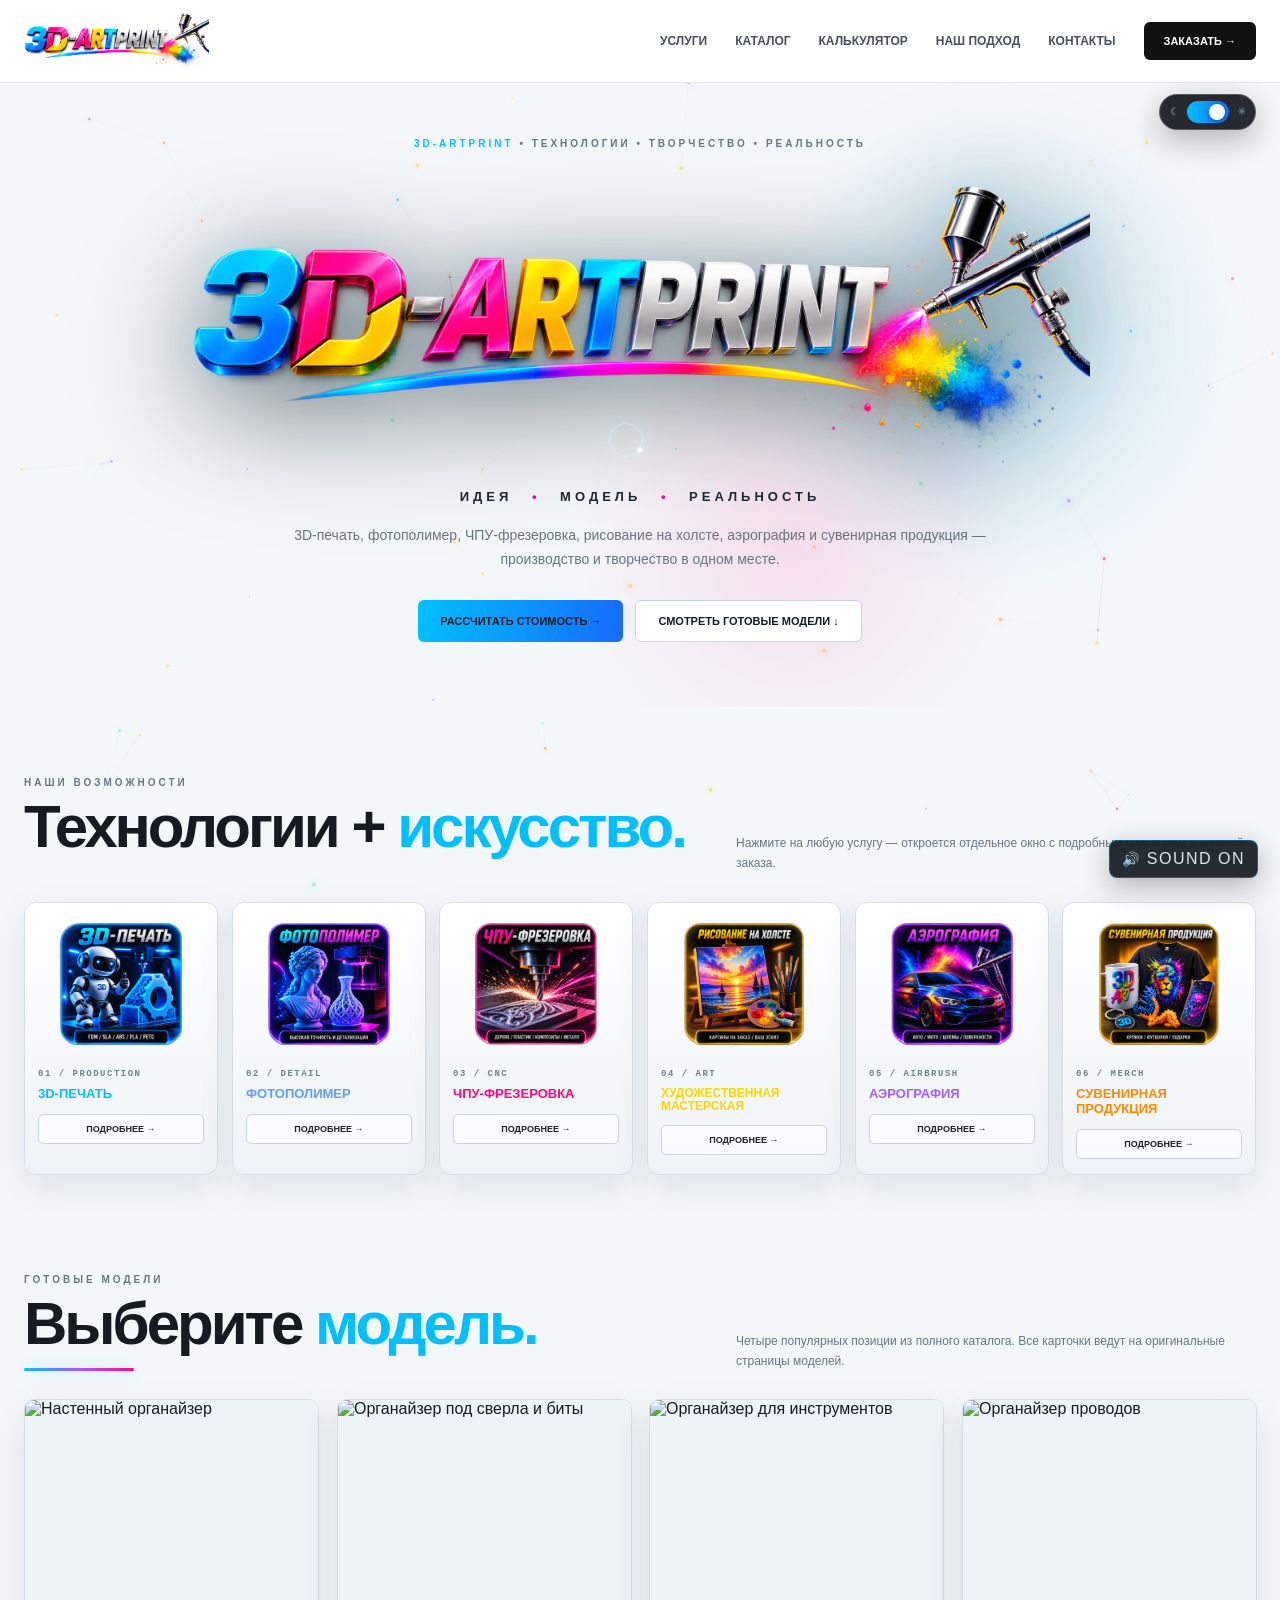
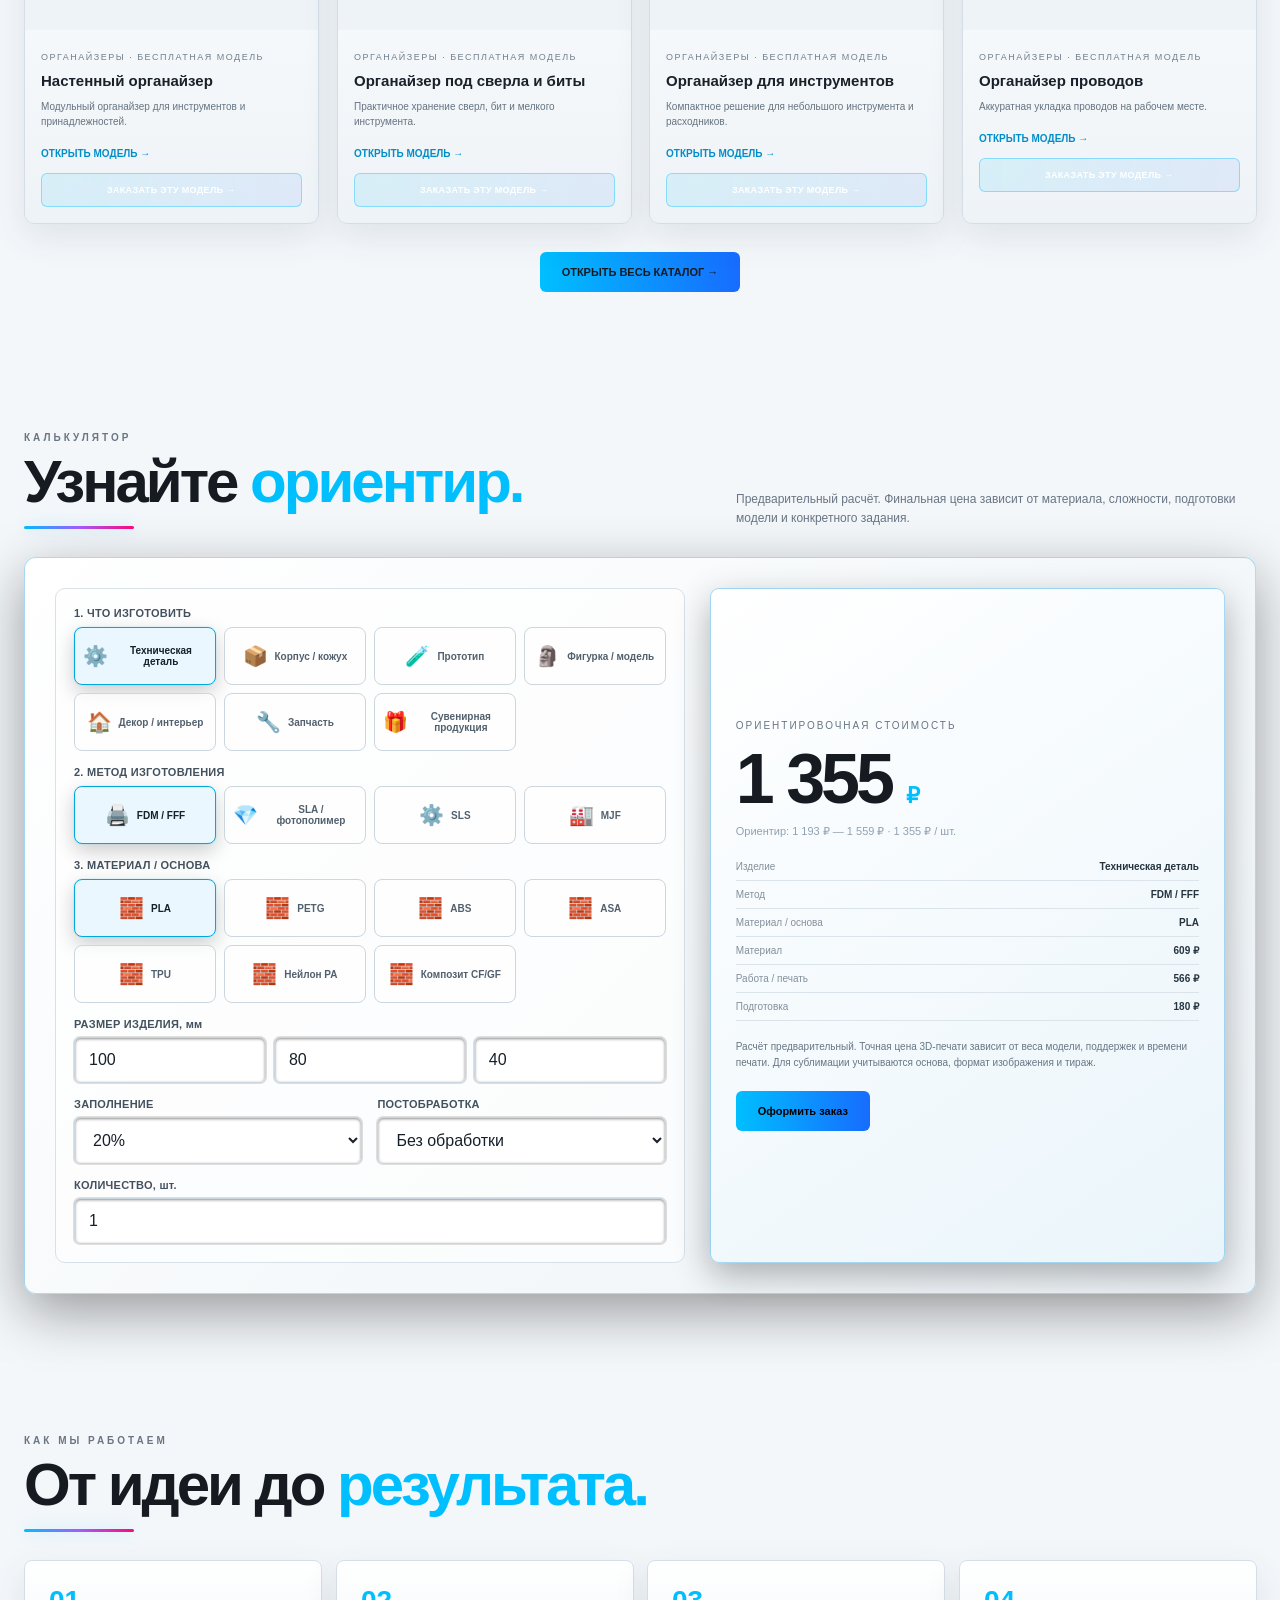
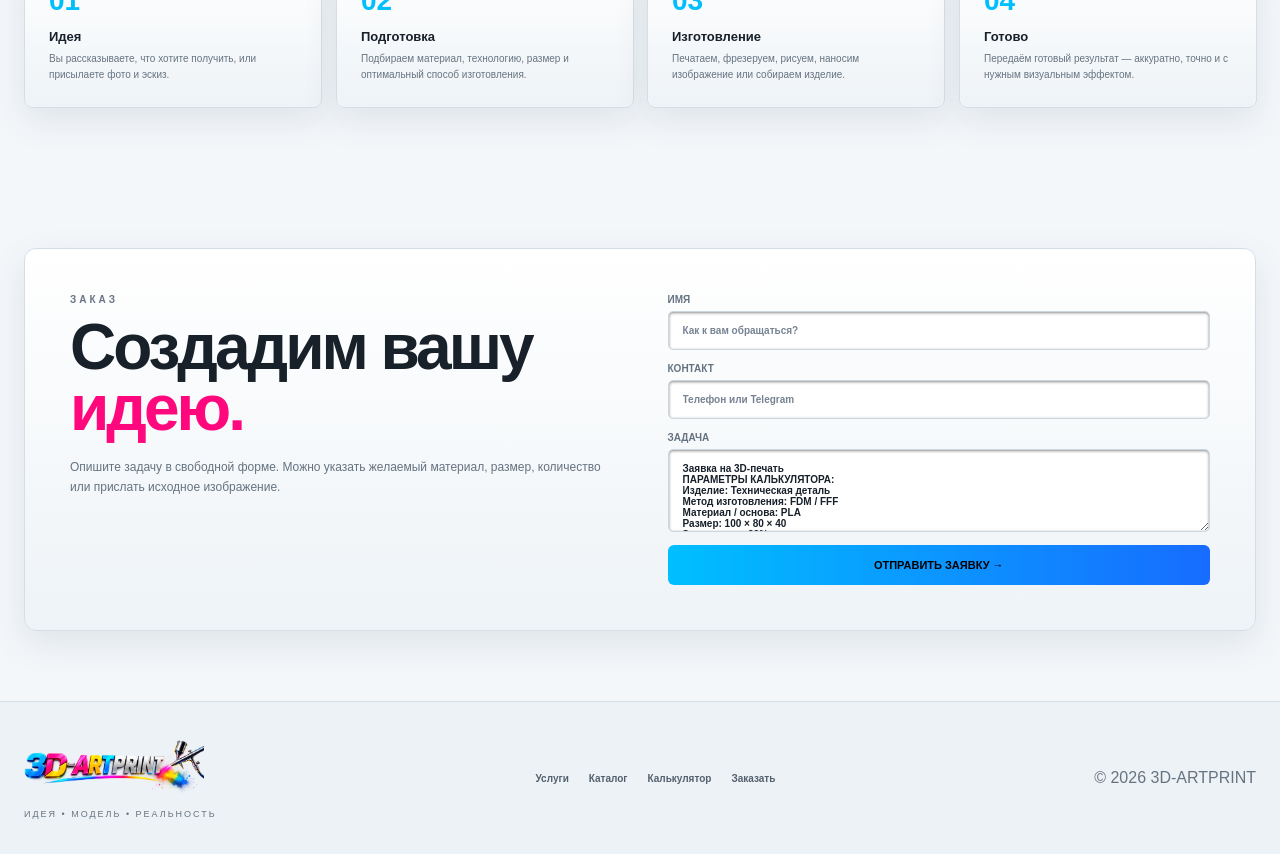
==== index.html @ 934d3f76 "Update index.html" ====
<!doctype html>
<html lang="ru">
<head>
<meta charset="utf-8">
<meta name="viewport" content="width=device-width, initial-scale=1">
<title>3D-ARTPRINT — идея • модель • реальность</title>
<style>
:root{--bg:#050507;--panel:#0b0d12;--line:rgba(255,255,255,.12);--muted:#9299a6;--white:#f7f8fb;--cyan:#00bfff;--pink:#ff087d;--yellow:#ffd400;--purple:#a45cff;--orange:#ff8a00}
*{box-sizing:border-box}html{scroll-behavior:smooth}body{margin:0;background:var(--bg);color:var(--white);font-family:Arial,Helvetica,sans-serif}a{text-decoration:none;color:inherit}button,input,select,textarea{font:inherit}.wrap{width:min(1440px,calc(100% - 48px));margin:auto}
header{position:sticky;top:0;z-index:50;background:rgba(5,5,7,.94);backdrop-filter:blur(14px);border-bottom:1px solid var(--line)}.head{height:82px;display:flex;align-items:center;gap:28px}.brand img{width:185px;display:block}.nav{margin-left:auto;display:flex;gap:28px}.nav a{font-size:12px;font-weight:800;color:#c8cbd2;text-transform:uppercase}.nav a:hover{color:#fff}.order-btn{padding:13px 20px;border-radius:6px;background:#fff;color:#050507;font-size:11px;font-weight:900}
.hero{min-height:610px;display:flex;align-items:center;padding:55px 0 65px;position:relative;overflow:hidden}.hero:before{content:"";position:absolute;inset:0;background:radial-gradient(circle at 78% 42%,rgba(0,191,255,.13),transparent 24%),radial-gradient(circle at 62% 75%,rgba(255,8,125,.1),transparent 25%)}.hero-inner{position:relative;text-align:center;width:100%}.eyebrow,.section-kicker{font-size:10px;letter-spacing:3px;font-weight:900;color:#818995}.eyebrow span{color:var(--cyan)}.hero-logo{width:min(1050px,94%);max-height:300px;object-fit:contain;display:block;margin:20px auto;filter:drop-shadow(0 20px 45px rgba(0,0,0,.65))}.hero-sub{font-size:13px;letter-spacing:4px;font-weight:800}.hero-sub i{font-style:normal;padding:0 12px;color:var(--pink)}.hero-copy{max-width:780px;margin:20px auto;color:var(--muted);font-size:14px;line-height:1.7}.hero-actions{display:flex;justify-content:center;gap:12px;margin-top:28px}.btn{display:inline-flex;align-items:center;justify-content:center;padding:14px 22px;border-radius:6px;font-size:11px;font-weight:900;border:1px solid var(--line);cursor:pointer;transition:.2s}.btn:hover{transform:translateY(-2px)}.btn-primary{background:linear-gradient(90deg,var(--cyan),#176cff);border:0}.btn-secondary{background:#0b0d12}
.section{padding:70px 0}.section-head{display:flex;justify-content:space-between;align-items:end;gap:25px;margin-bottom:28px}.section-title{font-size:clamp(34px,5vw,60px);letter-spacing:-3px;line-height:.95;margin:10px 0 0}.section-title span{color:var(--cyan)}.section-desc{max-width:520px;color:var(--muted);font-size:12px;line-height:1.65;margin:0}
.services{display:grid;grid-template-columns:repeat(6,minmax(0,1fr));gap:14px}.service{position:relative;background:linear-gradient(180deg,#0d1016,#08090d);border:1px solid var(--line);border-radius:12px;overflow:hidden;transition:.25s;cursor:pointer}.service:hover{transform:translateY(-7px);border-color:rgba(255,255,255,.35);box-shadow:0 20px 50px rgba(0,0,0,.35)}.service-img{display:block;width:100%;aspect-ratio:1;object-fit:cover}.service-body{padding:13px 13px 15px}.service-number{font:700 9px monospace;color:#666e79;letter-spacing:1.5px}.service h3{font-size:13px;line-height:1.15;margin:8px 0 12px}.service-link{width:100%;padding:9px 6px;background:transparent;border:1px solid var(--line);border-radius:5px;color:#fff;font-size:9px;font-weight:900;cursor:pointer}.s1 h3{color:var(--cyan)}.s2 h3{color:#5f9dff}.s3 h3{color:var(--pink)}.s4 h3{color:var(--yellow)}.s5 h3{color:var(--purple)}.s6 h3{color:var(--orange)}
.models{padding-top:30px}.models-grid{display:grid;grid-template-columns:repeat(4,minmax(0,1fr));gap:18px}.model-card{background:#0a0c10;border:1px solid var(--line);border-radius:10px;overflow:hidden;transition:.2s}.model-card:hover{transform:translateY(-5px);border-color:rgba(0,191,255,.45)}.model-card img{display:block;width:100%;height:230px;object-fit:cover;background:#edf3f7}.model-info{padding:16px}.model-info small{color:#68717d;font-size:9px;letter-spacing:1.5px}.model-info h3{font-size:15px;margin:8px 0;line-height:1.25}.model-info p{color:#858d98;font-size:10px;line-height:1.5;margin:0 0 14px}.model-link{font-size:10px;color:var(--cyan);font-weight:900}.center{text-align:center;margin-top:28px}
.calc-box{display:grid;grid-template-columns:1.1fr .9fr;gap:25px;background:linear-gradient(110deg,#0b1118,#090a0e);border:1px solid var(--line);border-radius:12px;padding:30px}.calc-form{display:grid;grid-template-columns:1fr 1fr;gap:15px}.field.full{grid-column:1/-1}.field label{display:block;font-size:10px;color:#9da5af;font-weight:800;margin-bottom:7px}.field input,.field select{width:100%;padding:13px 14px;border:1px solid var(--line);background:#050608;color:#fff;border-radius:6px;outline:none}.field input:focus,.field select:focus{border-color:var(--cyan)}.calc-result{display:flex;flex-direction:column;justify-content:center;align-items:flex-start;padding:25px;border:1px solid rgba(0,191,255,.2);border-radius:9px;background:radial-gradient(circle at 80% 20%,rgba(0,191,255,.12),transparent 45%),#07090d}.calc-label{font-size:10px;color:#7e8792;letter-spacing:2px}.price{font-size:clamp(40px,6vw,70px);font-weight:900;letter-spacing:-4px;margin:8px 0}.price span{font-size:22px;letter-spacing:0;color:var(--cyan)}.calc-note{font-size:10px;color:#737c87;line-height:1.6;margin:0 0 20px}.calc-order{border:0}
.steps{border-top:1px solid var(--line)}.steps-grid{display:grid;grid-template-columns:repeat(4,1fr);gap:14px}.step{padding:24px;background:#090b0f;border:1px solid var(--line);border-radius:8px}.step b{font-size:28px;color:var(--cyan)}.step h3{font-size:13px;margin:12px 0 7px}.step p{color:#7d8591;font-size:10px;line-height:1.6;margin:0}.order-box{display:grid;grid-template-columns:1fr 1fr;gap:55px;padding:45px;background:#0a0d12;border:1px solid var(--line);border-radius:12px}.order-box h2{font-size:clamp(38px,5vw,65px);line-height:.95;letter-spacing:-3px;margin:12px 0 18px}.order-box h2 span{color:var(--pink)}.order-box p{color:var(--muted);font-size:12px;line-height:1.7}form{display:flex;flex-direction:column;gap:13px}label{font-size:10px;color:#a9afb8;font-weight:800}textarea,form input{display:block;width:100%;margin-top:6px;padding:13px 14px;background:#050608;color:#fff;border:1px solid var(--line);border-radius:5px;outline:none}textarea{resize:vertical}
footer{border-top:1px solid var(--line);padding:35px 0;color:#737b86}.foot{display:flex;align-items:center;justify-content:space-between;gap:25px}.foot-logo{width:180px}.foot small{display:block;margin-top:8px;font-size:9px;letter-spacing:2px}.foot-links{display:flex;gap:20px;font-size:10px;font-weight:800}
.modal{position:fixed;inset:0;z-index:100;display:none;align-items:center;justify-content:center;padding:20px;background:rgba(0,0,0,.78);backdrop-filter:blur(8px)}.modal.open{display:flex}.modal-card{position:relative;width:min(620px,100%);max-height:90vh;overflow:auto;background:#0b0e13;border:1px solid rgba(255,255,255,.18);border-radius:14px;box-shadow:0 30px 100px rgba(0,0,0,.7);padding:28px}.modal-card h2{margin:0 35px 12px 0;font-size:30px}.modal-card p{color:#a0a8b2;font-size:13px;line-height:1.7}.modal-card ul{color:#c5cad1;font-size:12px;line-height:1.9;padding-left:20px}.modal-close{position:absolute;right:15px;top:12px;width:36px;height:36px;border-radius:50%;border:1px solid var(--line);background:#11151b;color:#fff;font-size:20px;cursor:pointer}.modal-accent{height:3px;width:80px;border-radius:5px;background:var(--cyan);margin:15px 0 20px}.modal-actions{display:flex;gap:10px;margin-top:22px}.top{position:fixed;right:24px;bottom:24px;z-index:30;width:46px;height:46px;border-radius:50%;border:1px solid rgba(255,255,255,.2);background:#11141a;color:#fff;display:none;cursor:pointer;font-size:18px}
@media(max-width:760px){.nav{display:none}.head{height:70px}.brand img{width:150px}.order-btn{margin-left:auto}.hero{min-height:auto;padding:45px 0 55px}.hero-logo{width:100%;max-height:190px}.hero-sub{font-size:10px;letter-spacing:2px}.hero-copy{font-size:12px}.hero-actions{flex-direction:column}.btn{width:100%}.section{padding:55px 0}.section-head{display:block}.section-desc{margin-top:14px}.services{grid-template-columns:repeat(2,minmax(0,1fr));gap:10px}.service h3{font-size:12px}.service-body{padding:10px}.service-link{font-size:8px}.models-grid{grid-template-columns:repeat(2,minmax(0,1fr));gap:10px}.model-card img{height:170px}.calc-box{grid-template-columns:1fr;padding:20px}.calc-form{grid-template-columns:1fr}.field.full{grid-column:auto}.steps-grid{grid-template-columns:1fr 1fr}.order-box{grid-template-columns:1fr;padding:25px 20px}.foot{display:block}.foot-links{margin:20px 0;flex-wrap:wrap}}
@media(max-width:480px){.wrap{width:min(100% - 24px,1440px)}.models-grid{grid-template-columns:1fr 1fr}.model-card img{height:145px}.steps-grid{grid-template-columns:1fr}.modal-card{padding:22px}.modal-actions{flex-direction:column}}
#interactive-bg{position:fixed;inset:0;width:100%;height:100%;z-index:0;pointer-events:none;display:block;opacity:.95}.interactive-hint{position:fixed;left:50%;bottom:18px;transform:translateX(-50%);z-index:2;pointer-events:none;font-size:9px;letter-spacing:2px;color:rgba(255,255,255,.22);text-transform:uppercase;transition:opacity .6s}.interactive-hint.hide{opacity:0}header,main,footer{position:relative;z-index:1}@media(max-width:760px){.interactive-hint{display:none}}@media(prefers-reduced-motion:reduce){#interactive-bg{display:none}}
.calc-box{background:linear-gradient(135deg,rgba(15,25,36,.98),rgba(10,14,21,.98));border:1px solid rgba(0,191,255,.34);box-shadow:0 18px 55px rgba(0,0,0,.38),inset 0 1px 0 rgba(255,255,255,.055)}.calc-form{background:rgba(255,255,255,.018);padding:18px;border:1px solid rgba(255,255,255,.07);border-radius:10px}.field label{color:#d4d9e0;font-size:11px;letter-spacing:.25px}.field input,.field select{background:#111923;border:1px solid rgba(255,255,255,.20);box-shadow:inset 0 1px 3px rgba(0,0,0,.45),0 0 0 1px rgba(0,0,0,.12);color:#fff}.field input::placeholder{color:#778392}.field input:hover,.field select:hover{border-color:rgba(0,191,255,.42)}.field input:focus,.field select:focus{border-color:var(--cyan);box-shadow:0 0 0 2px rgba(0,191,255,.12),inset 0 1px 3px rgba(0,0,0,.45)}.calc-result{border:1px solid rgba(0,191,255,.42);background:linear-gradient(145deg,#111c28,#0b1018);box-shadow:inset 0 1px 0 rgba(255,255,255,.06),0 12px 35px rgba(0,0,0,.3)}.calc-label{color:#b9c2cd}.calc-note{color:#aab3be}.service,.model-card,.step,.order-box{border-color:rgba(255,255,255,.18);box-shadow:0 12px 35px rgba(0,0,0,.22),inset 0 1px 0 rgba(255,255,255,.035)}.service{background:linear-gradient(180deg,#111722,#0b0e14)}.model-card{background:linear-gradient(180deg,#10151d,#0b0e13)}.step{background:linear-gradient(180deg,#10151c,#0b0e13)}.order-box{background:linear-gradient(135deg,#101722,#0b0f15)}.service-link{border-color:rgba(255,255,255,.24);background:rgba(255,255,255,.025)}.service-link:hover{border-color:rgba(0,191,255,.55);background:rgba(0,191,255,.06)}.modal-card{background:linear-gradient(145deg,#111722,#0b0f15);border-color:rgba(255,255,255,.24);box-shadow:0 30px 100px rgba(0,0,0,.78),inset 0 1px 0 rgba(255,255,255,.06)}.modal-close{border-color:rgba(255,255,255,.24);background:#151b24}.modal-card p{color:#b9c1cb}.modal-card ul{color:#d4d9df}textarea,form input{background:#111923;border-color:rgba(255,255,255,.20);box-shadow:inset 0 1px 3px rgba(0,0,0,.45)}textarea::placeholder,form input::placeholder{color:#778392}textarea:focus,form input:focus{border-color:var(--cyan);box-shadow:0 0 0 2px rgba(0,191,255,.12),inset 0 1px 3px rgba(0,0,0,.45)}.order-btn{box-shadow:0 8px 25px rgba(255,255,255,.08)}@media(max-width:760px){.calc-form{padding:14px}.calc-box{border-color:rgba(0,191,255,.38)}}
\n




























/* Service image sizing: compact with visible breathing room */
.modal-card img, .service-modal img, .service-detail img, .service-detail-media img {
  display: block;
  width: min(72%, 520px);
  max-width: 520px;
  height: auto;
  max-height: 420px;
  object-fit: contain;
  margin: 0 auto 28px;
  padding: 14px;
  border-radius: 16px;
  background: rgba(255,255,255,.035);
  border: 1px solid rgba(255,255,255,.10);
  box-shadow: 0 18px 50px rgba(0,0,0,.35);
}
@media (max-width:760px) {
  .modal-card img, .service-modal img, .service-detail img, .service-detail-media img {
    width: 86%;
    max-width: 420px;
    max-height: 300px;
    margin-bottom: 20px;
    padding: 10px;
  }
}
</style>
</head>
<body>
<canvas id="interactive-bg" aria-hidden="true"></canvas><div class="interactive-hint" id="interactiveHint">двигайте мышкой по фону</div>
<header><div class="wrap head"><a class="brand" href="#top"><img src="assets/logo_banner.png" alt="3D-ARTPRINT"></a><nav class="nav"><a href="#services">Услуги</a><a href="#models">Каталог</a><a href="#calculator">Калькулятор</a><a href="#works">Наш подход</a><a href="#contacts">Контакты</a></nav><a class="order-btn" href="#order">ЗАКАЗАТЬ →</a></div></header>
<main id="top">
<section class="hero"><div class="wrap hero-inner"><div class="eyebrow"><span>3D-ARTPRINT</span> • ТЕХНОЛОГИИ • ТВОРЧЕСТВО • РЕАЛЬНОСТЬ</div><img class="hero-logo" src="assets/logo_banner.png" alt="3D-ARTPRINT"><div class="hero-sub">ИДЕЯ <i>•</i> МОДЕЛЬ <i>•</i> РЕАЛЬНОСТЬ</div><p class="hero-copy">3D-печать, фотополимер, ЧПУ-фрезеровка, рисование на холсте, аэрография и сувенирная продукция — производство и творчество в одном месте.</p><div class="hero-actions"><a class="btn btn-primary" href="#calculator">РАССЧИТАТЬ СТОИМОСТЬ →</a><a class="btn btn-secondary" href="#models">СМОТРЕТЬ ГОТОВЫЕ МОДЕЛИ ↓</a></div></div></section>
<section class="section" id="services"><div class="wrap"><div class="section-head"><div><div class="section-kicker">НАШИ ВОЗМОЖНОСТИ</div><h2 class="section-title">Технологии + <span>искусство.</span></h2></div><p class="section-desc">Нажмите на любую услугу — откроется отдельное окно с подробным описанием и кнопкой заказа.</p></div><div class="services"><article class="service s1"><img class="service-img" src="assets/3Dpechat 600х600.png" alt="3D-печать"><div class="service-body"><div class="service-number">01 / PRODUCTION</div><h3>3D-ПЕЧАТЬ</h3><button class="service-link" data-open-service="print">ПОДРОБНЕЕ →</button></div></article><article class="service s2"><img class="service-img" src="assets/fotopolimer.png" alt="Фотополимер"><div class="service-body"><div class="service-number">02 / DETAIL</div><h3>ФОТОПОЛИМЕР</h3><button class="service-link" data-open-service="resin">ПОДРОБНЕЕ →</button></div></article><article class="service s3"><img class="service-img" src="assets/chpu.png" alt="ЧПУ-фрезеровка"><div class="service-body"><div class="service-number">03 / CNC</div><h3>ЧПУ-ФРЕЗЕРОВКА</h3><button class="service-link" data-open-service="cnc">ПОДРОБНЕЕ →</button></div></article><article class="service s4"><img class="service-img" src="assets/risovanie.png" alt="Рисование на холсте"><div class="service-body"><div class="service-number">04 / ART</div><h3>РИСОВАНИЕ НА ХОЛСТЕ</h3><button class="service-link" data-open-service="canvas">ПОДРОБНЕЕ →</button></div></article><article class="service s5"><img class="service-img" src="assets/Airografia600х600.png" alt="Аэрография"><div class="service-body"><div class="service-number">05 / AIRBRUSH</div><h3>АЭРОГРАФИЯ</h3><button class="service-link" data-open-service="air">ПОДРОБНЕЕ →</button></div></article><article class="service s6"><img class="service-img" src="assets/suvenirka.png" alt="Сувенирная продукция"><div class="service-body"><div class="service-number">06 / MERCH</div><h3>СУВЕНИРНАЯ ПРОДУКЦИЯ</h3><button class="service-link" data-open-service="souvenir">ПОДРОБНЕЕ →</button></div></article></div></div></section>
<section class="section models" id="models"><div class="wrap"><div class="section-head"><div><div class="section-kicker">ГОТОВЫЕ МОДЕЛИ</div><h2 class="section-title">Выберите <span>модель.</span></h2></div><p class="section-desc">Четыре популярных позиции из полного каталога. Все карточки ведут на оригинальные страницы моделей.</p></div><div class="models-grid"><article class="model-card"><img src="https://3dtoday.ru/cache/640x/models/images/f6F8CiV1mmiOpk69SrdvdiYkqd8MX6KKbcLIJje1.jpg" alt="Настенный органайзер"><div class="model-info"><small>ОРГАНАЙЗЕРЫ · БЕСПЛАТНАЯ МОДЕЛЬ</small><h3>Настенный органайзер</h3><p>Модульный органайзер для инструментов и принадлежностей.</p><a class="model-link" target="_blank" rel="noopener" href="https://3dtoday.ru/3d-models/for-office/organizers/nastennyi-organaizer">ОТКРЫТЬ МОДЕЛЬ →</a></div></article><article class="model-card"><img src="https://3dtoday.ru/upload/models/images/4eLLbjwvbcL5cbL3u8rE0NjMMDOJ1w01PeTj7pv4.jpg" alt="Органайзер под сверла и биты"><div class="model-info"><small>ОРГАНАЙЗЕРЫ · БЕСПЛАТНАЯ МОДЕЛЬ</small><h3>Органайзер под сверла и биты</h3><p>Практичное хранение сверл, бит и мелкого инструмента.</p><a class="model-link" target="_blank" rel="noopener" href="https://3dtoday.ru/3d-models/for-office/organizers/organaizer-pod-sverla-i-bity">ОТКРЫТЬ МОДЕЛЬ →</a></div></article><article class="model-card"><img src="https://3dtoday.ru/cache/640x/iblock/246/2463c026f4424b81ef644685e77156cb.png" alt="Органайзер для инструментов"><div class="model-info"><small>ОРГАНАЙЗЕРЫ · БЕСПЛАТНАЯ МОДЕЛЬ</small><h3>Органайзер для инструментов</h3><p>Компактное решение для небольшого инструмента и расходников.</p><a class="model-link" target="_blank" rel="noopener" href="https://3dtoday.ru/3d-models/for-office/organizers/organayzer_dlya_instrumentov">ОТКРЫТЬ МОДЕЛЬ →</a></div></article><article class="model-card"><img src="https://3dtoday.ru/cache/640x/models/images/DwzFMhubnk5eczcMilgz4emcSZBFbXMWvvSX3MrS.jpeg" alt="Органайзер проводов"><div class="model-info"><small>ОРГАНАЙЗЕРЫ · БЕСПЛАТНАЯ МОДЕЛЬ</small><h3>Органайзер проводов</h3><p>Аккуратная укладка проводов на рабочем месте.</p><a class="model-link" target="_blank" rel="noopener" href="https://3dtoday.ru/3d-models/for-office/organizers/organayzer-provodov">ОТКРЫТЬ МОДЕЛЬ →</a></div></article></div><div class="center"><a class="btn btn-primary" href="catalog.html">ОТКРЫТЬ ВЕСЬ КАТАЛОГ →</a></div></div></section>
<section class="section" id="calculator"><div class="wrap"><div class="section-head"><div><div class="section-kicker">КАЛЬКУЛЯТОР</div><h2 class="section-title">Узнайте <span>ориентир.</span></h2></div><p class="section-desc">Предварительный расчёт. Финальная цена зависит от материала, сложности, подготовки модели и конкретного задания.</p></div><div class="calc-box"><div class="calc-form"><div class="field full"><label>УСЛУГА<select id="calcService"><option value="print">3D-печать FDM</option><option value="resin">Фотополимер</option><option value="cnc">ЧПУ-фрезеровка</option><option value="canvas">Рисование на холсте</option><option value="air">Аэрография</option><option value="souvenir">Сувенирная продукция</option></select></label></div><div class="field"><label id="calcParamLabel">ВЕС МОДЕЛИ, г<input id="calcParam" type="number" min="1" value="100"></label></div><div class="field"><label>КОЛИЧЕСТВО<input id="calcQty" type="number" min="1" value="1"></label></div><div class="field full"><label>ДОПОЛНИТЕЛЬНЫЕ РАБОТЫ<select id="calcExtra"><option value="0">Нет</option><option value="300">Подготовка модели / макета +300 ₽</option><option value="600">Срочное изготовление +600 ₽</option><option value="900">Подготовка + срочность +900 ₽</option></select></label></div></div><div class="calc-result"><div class="calc-label">ПРЕДВАРИТЕЛЬНАЯ СТОИМОСТЬ</div><div class="price" id="calcPrice">950 <span>₽</span></div><p class="calc-note" id="calcNote">Расчёт ориентировочный и нужен для понимания бюджета.</p><button class="btn btn-primary calc-order" id="calcOrder">ЗАКАЗАТЬ ПО РАСЧЁТУ →</button></div></div></div></section>
<section class="section steps" id="works"><div class="wrap"><div class="section-head"><div><div class="section-kicker">КАК МЫ РАБОТАЕМ</div><h2 class="section-title">От идеи до <span>результата.</span></h2></div></div><div class="steps-grid"><div class="step"><b>01</b><h3>Идея</h3><p>Вы рассказываете, что хотите получить, или присылаете фото и эскиз.</p></div><div class="step"><b>02</b><h3>Подготовка</h3><p>Подбираем материал, технологию, размер и оптимальный способ изготовления.</p></div><div class="step"><b>03</b><h3>Изготовление</h3><p>Печатаем, фрезеруем, рисуем, наносим изображение или собираем изделие.</p></div><div class="step"><b>04</b><h3>Готово</h3><p>Передаём готовый результат — аккуратно, точно и с нужным визуальным эффектом.</p></div></div></div></section>
<section class="section" id="order"><div class="wrap"><div class="order-box"><div><div class="section-kicker">ЗАКАЗ</div><h2>Создадим вашу <span>идею.</span></h2><p>Опишите задачу в свободной форме. Можно указать желаемый материал, размер, количество или прислать исходное изображение.</p></div><form id="orderForm"><label>ИМЯ<input id="orderName" required placeholder="Как к вам обращаться?"></label><label>КОНТАКТ<input id="orderContact" required placeholder="Телефон или Telegram"></label><label>ЗАДАЧА<textarea id="orderTask" rows="5" placeholder="3D-печать, аэрография, картина, сувенирная продукция..."></textarea></label><button class="btn btn-primary" type="submit">ОТПРАВИТЬ ЗАЯВКУ →</button></form></div></div></section>
</main>
<footer id="contacts"><div class="wrap foot"><div><img class="foot-logo" src="assets/logo_banner.png" alt="3D-ARTPRINT"><small>ИДЕЯ • МОДЕЛЬ • РЕАЛЬНОСТЬ</small></div><div class="foot-links"><a href="#services">Услуги</a><a href="#models">Каталог</a><a href="#calculator">Калькулятор</a><a href="#order">Заказать</a></div><div>© 2026 3D-ARTPRINT</div></div></footer>
<div class="modal" id="serviceModal"><div class="modal-card"><button class="modal-close" data-close-modal>×</button><div class="section-kicker" id="modalKicker">SERVICE</div><h2 id="modalTitle"></h2><div class="modal-accent" id="modalAccent"></div><p id="modalText"></p><ul id="modalList"></ul><div class="modal-actions"><button class="btn btn-primary" id="modalOrder">ЗАКАЗАТЬ ЭТУ УСЛУГУ →</button><button class="btn btn-secondary" data-close-modal>ЗАКРЫТЬ</button></div></div></div><button class="top" id="topBtn" aria-label="Наверх">↑</button>
<script>
const services={print:{k:'01 / PRODUCTION',t:'3D-печать FDM',c:'#00bfff',text:'Изготавливаем функциональные детали, корпуса, крепления, прототипы, органайзеры и декоративные изделия на FDM-принтерах.',list:['PLA / PETG / ABS и другие доступные материалы','Подбор цвета, заполнения и толщины стенок','Печать готовой модели или помощь с подготовкой файла']},resin:{k:'02 / DETAIL',t:'Фотополимерная печать',c:'#5f9dff',text:'Подходит для небольших деталей, миниатюр, мастер-моделей и изделий, где особенно важны мелкие элементы и гладкая поверхность.',list:['Высокая детализация','Подготовка и постобработка изделия','Подбор смолы под задачу']},cnc:{k:'03 / CNC',t:'ЧПУ-фрезеровка',c:'#ff087d',text:'Фрезеровка и гравировка по вашему чертежу, эскизу или готовому файлу.',list:['Дерево, пластик, композиты и другие материалы','Раскрой, карманы, отверстия и гравировка','Подготовка файла и согласование результата']},canvas:{k:'04 / ART',t:'Рисование на холсте',c:'#ffd400',text:'Создаём картины на заказ по фотографии, вашему эскизу или описанию идеи.',list:['Портреты и пейзажи','Авторские сюжеты и подарочные работы','Выбор размера и стилистики']},air:{k:'05 / AIRBRUSH',t:'Аэрография',c:'#a45cff',text:'Индивидуальная аэрография для авто, мото, шлемов, деталей и других поверхностей.',list:['Разработка дизайна под объект','Подготовка поверхности и нанесение рисунка','Яркие цветовые решения и защитное покрытие по задаче']},souvenir:{k:'06 / MERCH',t:'Сувенирная продукция',c:'#ff8a00',text:'Изготавливаем персональные подарки и небольшие серии сувенирной продукции.',list:['Кружки и футболки','Подарки с вашим изображением или надписью','Брендирование и небольшие тиражи']}};
const modal=document.getElementById('serviceModal'),mt=document.getElementById('modalTitle'),mx=document.getElementById('modalText'),ml=document.getElementById('modalList'),mk=document.getElementById('modalKicker'),ma=document.getElementById('modalAccent');let currentService='print';function openService(key){const s=services[key];if(!s)return;currentService=key;mk.textContent=s.k;mt.textContent=s.t;mx.textContent=s.text;ml.innerHTML=s.list.map(x=>`<li>${x}</li>`).join('');ma.style.background=s.c;modal.classList.add('open');document.body.style.overflow='hidden'}
document.querySelectorAll('[data-open-service]').forEach(b=>b.addEventListener('click',e=>{e.stopPropagation();openService(b.dataset.openService)}));document.querySelectorAll('[data-close-modal]').forEach(b=>b.addEventListener('click',()=>{modal.classList.remove('open');document.body.style.overflow=''}));modal.addEventListener('click',e=>{if(e.target===modal){modal.classList.remove('open');document.body.style.overflow=''}});document.addEventListener('keydown',e=>{if(e.key==='Escape'){modal.classList.remove('open');document.body.style.overflow=''}});document.getElementById('modalOrder').onclick=()=>{modal.classList.remove('open');document.body.style.overflow='';document.getElementById('order').scrollIntoView({behavior:'smooth'});setTimeout(()=>document.getElementById('orderTask').value='Хочу заказать услугу: '+services[currentService].t+'. ',500)};
const rates={print:{label:'ВЕС МОДЕЛИ, г',base:150,rate:8,note:'FDM: ориентир по массе изделия + базовая подготовка.'},resin:{label:'ВЕС МОДЕЛИ, г',base:250,rate:25,note:'Фотополимер: ориентир по массе + подготовка и постобработка.'},cnc:{label:'ВРЕМЯ ФРЕЗЕРОВКИ, ч',base:500,rate:1200,note:'ЧПУ: ориентир по машинному времени и подготовке.'},canvas:{label:'РАЗМЕР ХОЛСТА, см²',base:700,rate:.06,note:'Холст: ориентир по площади работы; сложность уточняется отдельно.'},air:{label:'ПЛОЩАДЬ АЭРОГРАФИИ, см²',base:1000,rate:.12,note:'Аэрография: ориентир по площади; сложность рисунка влияет на финальную цену.'},souvenir:{label:'ЦЕНА ЗА 1 ШТ., ₽',base:150,rate:1,note:'Сувениры: ориентир за единицу × количество; материал и нанесение уточняются.'}};
const cs=document.getElementById('calcService'),cp=document.getElementById('calcParam'),cq=document.getElementById('calcQty'),ce=document.getElementById('calcExtra'),cl=document.getElementById('calcParamLabel'),price=document.getElementById('calcPrice'),note=document.getElementById('calcNote');function calc(){const r=rates[cs.value],p=Math.max(0,Number(cp.value)||0),q=Math.max(1,Number(cq.value)||1),extra=Number(ce.value)||0;let total=cs.value==='souvenir'?(Math.max(r.base,p)*q)+extra:(r.base+r.rate*p)*q+extra;total=Math.round(total/10)*10;price.innerHTML=total.toLocaleString('ru-RU')+' <span>₽</span>';note.textContent=r.note+' Расчёт предварительный.';cl.firstChild.textContent=r.label+' '};cs.addEventListener('change',()=>{const r=rates[cs.value];cp.value=cs.value==='cnc'?1:cs.value==='canvas'?10000:cs.value==='air'?5000:cs.value==='souvenir'?500:100;cl.firstChild.textContent=r.label+' ';calc()});[cp,cq,ce].forEach(x=>x.addEventListener('input',calc));document.getElementById('calcOrder').onclick=()=>{document.getElementById('order').scrollIntoView({behavior:'smooth'});setTimeout(()=>document.getElementById('orderTask').value='Предварительный расчёт: '+document.getElementById('calcPrice').innerText+' — '+cs.options[cs.selectedIndex].text+'. ',500)};calc();document.getElementById('orderForm').addEventListener('submit',e=>{e.preventDefault();alert('Заявка подготовлена. Спасибо! Свяжемся с вами для уточнения деталей и финальной стоимости.')});
const topBtn=document.getElementById('topBtn');addEventListener('scroll',()=>topBtn.style.display=scrollY>500?'block':'none');topBtn.onclick=()=>scrollTo({top:0,behavior:'smooth'});
(function(){const canvas=document.getElementById('interactive-bg'),ctx=canvas&&canvas.getContext('2d'),hint=document.getElementById('interactiveHint');if(!canvas||!ctx)return;if(window.matchMedia&&window.matchMedia('(prefers-reduced-motion: reduce)').matches)return;let dpr=1,w=0,h=0,last=0,mouse={x:-9999,y:-9999,active:false},figures=[],sparks=[];const colors=['#00bfff','#ff087d','#ffd400','#a45cff','#ff8a00'];function resize(){dpr=Math.min(devicePixelRatio||1,2);w=innerWidth;h=innerHeight;canvas.width=Math.floor(w*dpr);canvas.height=Math.floor(h*dpr);canvas.style.width=w+'px';canvas.style.height=h+'px';ctx.setTransform(dpr,0,0,dpr,0,0)}function rand(a,b){return a+Math.random()*(b-a)}function addFigure(x,y){const type=['cube','diamond','gear','triangle','ring'][Math.floor(Math.random()*5)],size=rand(18,48),life=rand(900,1700),born=performance.now();figures.push({x:x+rand(-45,45),y:y+rand(-45,45),type,size,life,born,rot:rand(0,Math.PI*2),speed:rand(-.018,.018),vx:rand(-.16,.16),vy:rand(-.32,-.08),color:colors[Math.floor(Math.random()*colors.length)]});if(figures.length>34)figures.splice(0,figures.length-34);for(let i=0;i<5;i++)sparks.push({x:x+rand(-15,15),y:y+rand(-15,15),vx:rand(-1.2,1.2),vy:rand(-1.2,1.2),life:rand(300,650),born,color:colors[Math.floor(Math.random()*colors.length)]})}function line(x1,y1,x2,y2,color,a=1){ctx.globalAlpha=a;ctx.strokeStyle=color;ctx.lineWidth=1.2;ctx.beginPath();ctx.moveTo(x1,y1);ctx.lineTo(x2,y2);ctx.stroke()}function draw(f,a){ctx.save();ctx.translate(f.x,f.y);ctx.rotate(f.rot);ctx.globalAlpha=a;ctx.strokeStyle=f.color;ctx.shadowColor=f.color;ctx.shadowBlur=10;ctx.lineWidth=1.4;const s=f.size;if(f.type==='cube'){const q=s*.58;line(-q,-q,q*.05,-q,f.color);line(q*.05,-q,q,-q*.35,f.color);line(q,-q*.35,q,q*.55,f.color);line(q,q*.55,q*.05,q,f.color);line(q*.05,q,-q,q,f.color);line(-q,q,-q,-q,f.color);line(-q*.05,-q*.45,q*.05,-q,f.color);line(-q*.05,-q*.45,-q,0,f.color);line(-q*.05,-q*.45,q,q*.55,f.color)}else if(f.type==='diamond'){ctx.beginPath();ctx.moveTo(0,-s);ctx.lineTo(s*.65,0);ctx.lineTo(0,s);ctx.lineTo(-s*.65,0);ctx.closePath();ctx.stroke();line(0,-s,0,s,f.color,.55);line(-s*.65,0,s*.65,0,f.color,.55)}else if(f.type==='triangle'){ctx.beginPath();ctx.moveTo(0,-s);ctx.lineTo(s*.9,s*.65);ctx.lineTo(-s*.9,s*.65);ctx.closePath();ctx.stroke();line(0,-s,0,s*.65,f.color,.55)}else if(f.type==='ring'){ctx.beginPath();ctx.arc(0,0,s*.65,0,Math.PI*2);ctx.stroke();ctx.beginPath();ctx.arc(0,0,s*.25,0,Math.PI*2);ctx.stroke();for(let i=0;i<8;i++){const a=i*Math.PI/4;line(Math.cos(a)*s*.65,Math.sin(a)*s*.65,Math.cos(a)*s*.9,Math.sin(a)*s*.9,f.color,.7)}}else{const teeth=10;ctx.beginPath();for(let i=0;i<teeth*2;i++){const a=i*Math.PI/teeth,r=i%2?s*.7:s*.9,x=Math.cos(a)*r,y=Math.sin(a)*r;i?ctx.lineTo(x,y):ctx.moveTo(x,y)}ctx.closePath();ctx.stroke();ctx.beginPath();ctx.arc(0,0,s*.34,0,Math.PI*2);ctx.stroke()}ctx.restore()}function tick(now){ctx.clearRect(0,0,w,h);if(mouse.active){const g=ctx.createRadialGradient(mouse.x,mouse.y,0,mouse.x,mouse.y,190);g.addColorStop(0,'rgba(0,191,255,.07)');g.addColorStop(.4,'rgba(164,92,255,.035)');g.addColorStop(1,'rgba(0,0,0,0)');ctx.fillStyle=g;ctx.fillRect(mouse.x-190,mouse.y-190,380,380)}figures=figures.filter(f=>now-f.born<f.life);for(const f of figures){const p=(now-f.born)/f.life;f.x+=f.vx;f.y+=f.vy;f.rot+=f.speed;draw(f,Math.sin(Math.min(p,1)*Math.PI)*.75)}sparks=sparks.filter(q=>now-q.born<q.life);for(const q of sparks){const p=(now-q.born)/q.life;q.x+=q.vx;q.y+=q.vy;q.vy+=.012;ctx.globalAlpha=(1-p)*.8;ctx.fillStyle=q.color;ctx.shadowColor=q.color;ctx.shadowBlur=7;ctx.beginPath();ctx.arc(q.x,q.y,1.6,0,Math.PI*2);ctx.fill()}ctx.globalAlpha=1;requestAnimationFrame(tick)}function move(e){mouse.x=e.clientX;mouse.y=e.clientY;mouse.active=true;if(hint)hint.classList.add('hide');const now=performance.now();if(now-last>85){addFigure(mouse.x,mouse.y);addFigure(mouse.x,mouse.y);last=now}}addEventListener('resize',resize);addEventListener('pointermove',move,{passive:true});addEventListener('pointerleave',()=>mouse.active=false);resize();requestAnimationFrame(tick)})();
</script>
<script src="service-modal.js?v=20260828-4"></script>
<script src="theme.js?v=20260828-1"></script>
<script src="calculator-pro.js?v=20260829-1"></script>
  <script src="sound-effects.js"></script>
  <script src="catalog-order.js"></script>
</body>
</html>
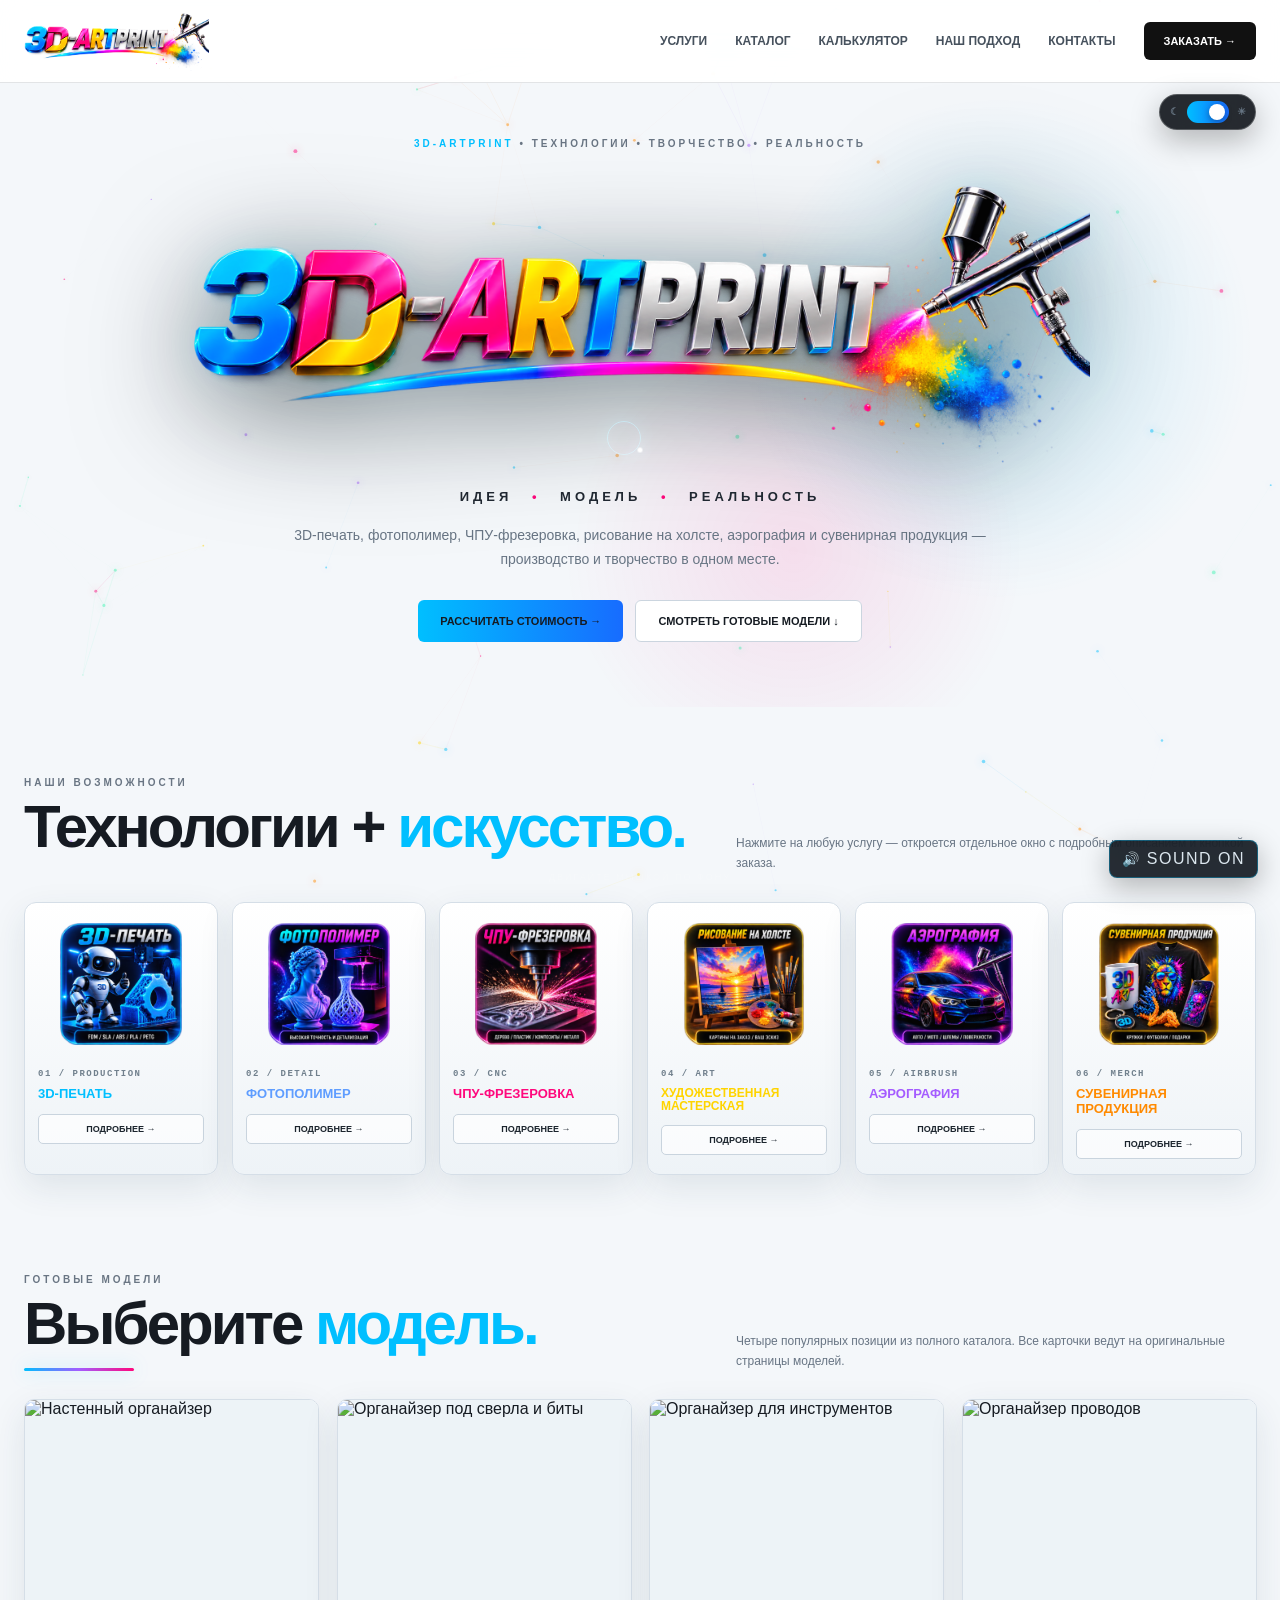
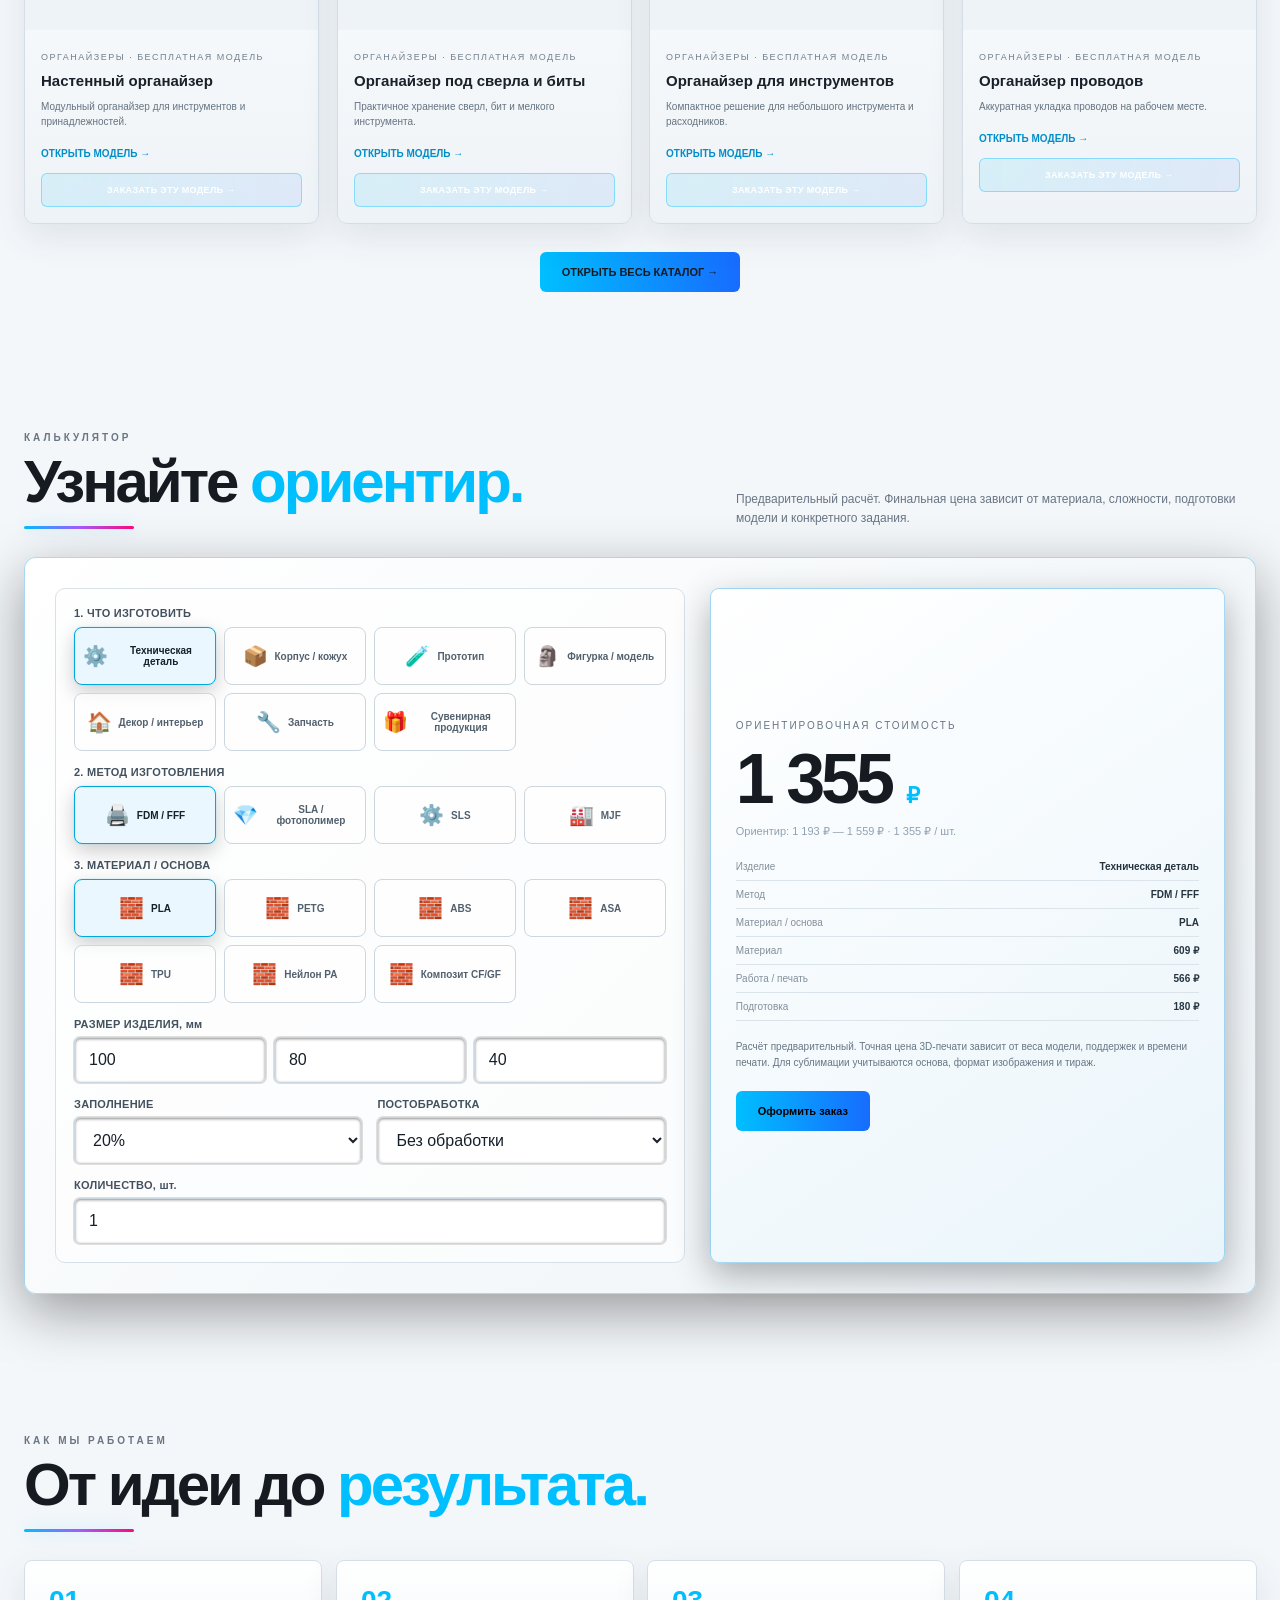
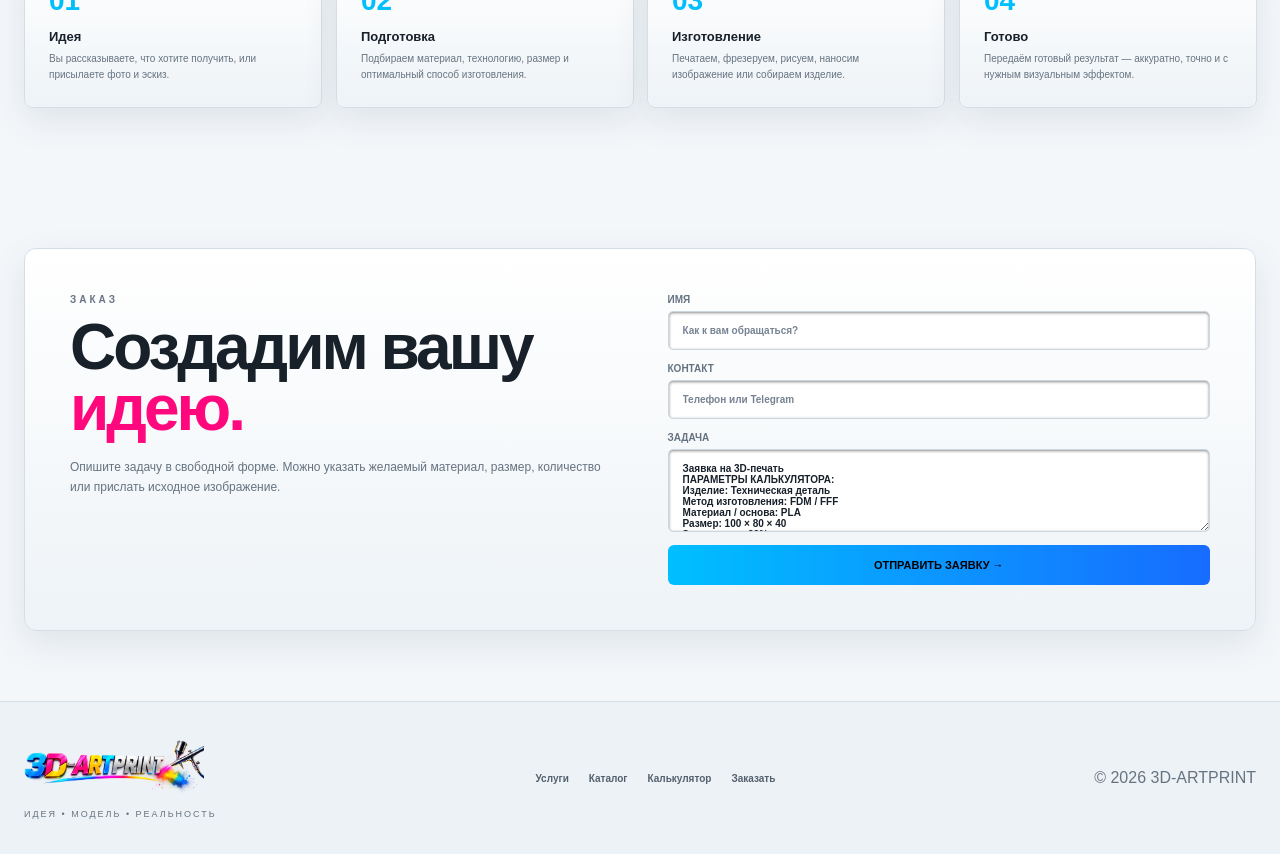
==== commit 891a50bc: "Generate artwork and keep favicon" ====
--- a/index.html
+++ b/index.html
@@ -21,6 +21,7 @@
 #interactive-bg{position:fixed;inset:0;width:100%;height:100%;z-index:0;pointer-events:none;display:block;opacity:.95}.interactive-hint{position:fixed;left:50%;bottom:18px;transform:translateX(-50%);z-index:2;pointer-events:none;font-size:9px;letter-spacing:2px;color:rgba(255,255,255,.22);text-transform:uppercase;transition:opacity .6s}.interactive-hint.hide{opacity:0}header,main,footer{position:relative;z-index:1}@media(max-width:760px){.interactive-hint{display:none}}@media(prefers-reduced-motion:reduce){#interactive-bg{display:none}}
 .calc-box{background:linear-gradient(135deg,rgba(15,25,36,.98),rgba(10,14,21,.98));border:1px solid rgba(0,191,255,.34);box-shadow:0 18px 55px rgba(0,0,0,.38),inset 0 1px 0 rgba(255,255,255,.055)}.calc-form{background:rgba(255,255,255,.018);padding:18px;border:1px solid rgba(255,255,255,.07);border-radius:10px}.field label{color:#d4d9e0;font-size:11px;letter-spacing:.25px}.field input,.field select{background:#111923;border:1px solid rgba(255,255,255,.20);box-shadow:inset 0 1px 3px rgba(0,0,0,.45),0 0 0 1px rgba(0,0,0,.12);color:#fff}.field input::placeholder{color:#778392}.field input:hover,.field select:hover{border-color:rgba(0,191,255,.42)}.field input:focus,.field select:focus{border-color:var(--cyan);box-shadow:0 0 0 2px rgba(0,191,255,.12),inset 0 1px 3px rgba(0,0,0,.45)}.calc-result{border:1px solid rgba(0,191,255,.42);background:linear-gradient(145deg,#111c28,#0b1018);box-shadow:inset 0 1px 0 rgba(255,255,255,.06),0 12px 35px rgba(0,0,0,.3)}.calc-label{color:#b9c2cd}.calc-note{color:#aab3be}.service,.model-card,.step,.order-box{border-color:rgba(255,255,255,.18);box-shadow:0 12px 35px rgba(0,0,0,.22),inset 0 1px 0 rgba(255,255,255,.035)}.service{background:linear-gradient(180deg,#111722,#0b0e14)}.model-card{background:linear-gradient(180deg,#10151d,#0b0e13)}.step{background:linear-gradient(180deg,#10151c,#0b0e13)}.order-box{background:linear-gradient(135deg,#101722,#0b0f15)}.service-link{border-color:rgba(255,255,255,.24);background:rgba(255,255,255,.025)}.service-link:hover{border-color:rgba(0,191,255,.55);background:rgba(0,191,255,.06)}.modal-card{background:linear-gradient(145deg,#111722,#0b0f15);border-color:rgba(255,255,255,.24);box-shadow:0 30px 100px rgba(0,0,0,.78),inset 0 1px 0 rgba(255,255,255,.06)}.modal-close{border-color:rgba(255,255,255,.24);background:#151b24}.modal-card p{color:#b9c1cb}.modal-card ul{color:#d4d9df}textarea,form input{background:#111923;border-color:rgba(255,255,255,.20);box-shadow:inset 0 1px 3px rgba(0,0,0,.45)}textarea::placeholder,form input::placeholder{color:#778392}textarea:focus,form input:focus{border-color:var(--cyan);box-shadow:0 0 0 2px rgba(0,191,255,.12),inset 0 1px 3px rgba(0,0,0,.45)}.order-btn{box-shadow:0 8px 25px rgba(255,255,255,.08)}@media(max-width:760px){.calc-form{padding:14px}.calc-box{border-color:rgba(0,191,255,.38)}}
 \n
+
 
 
 
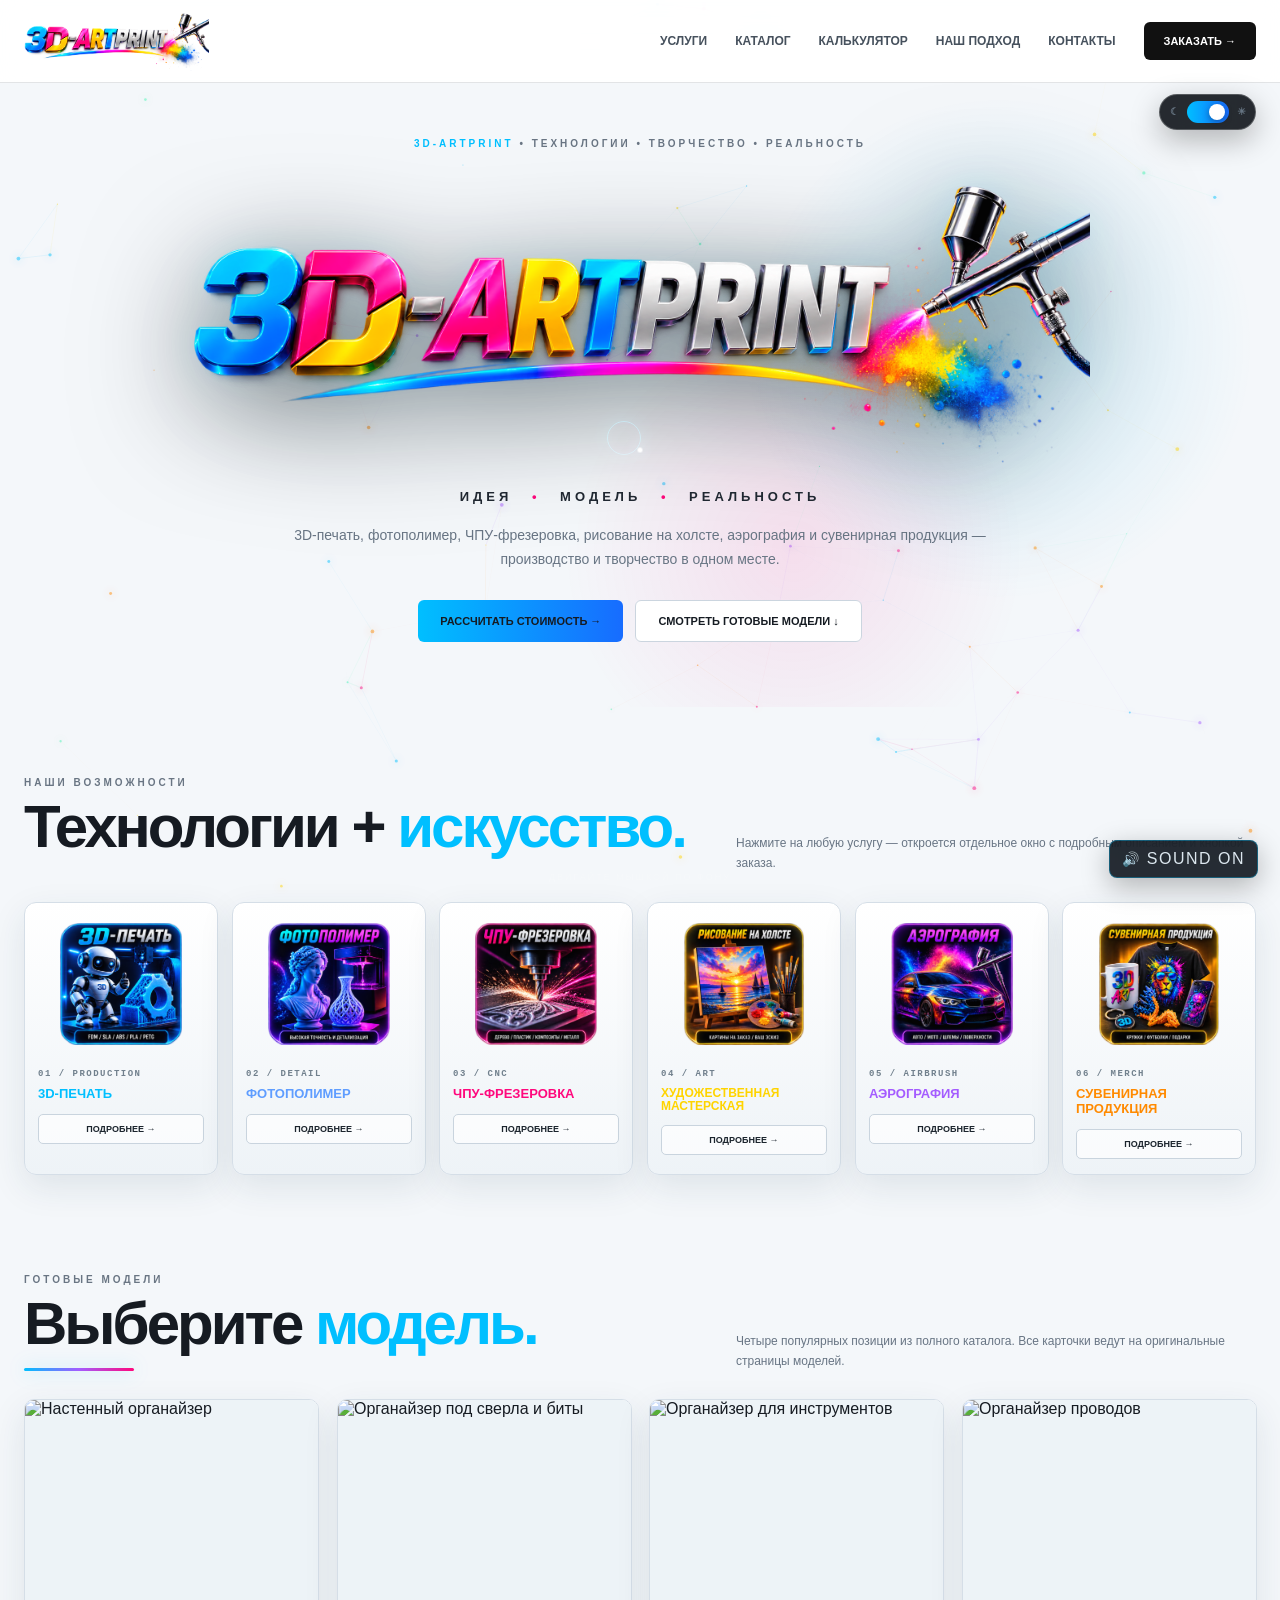
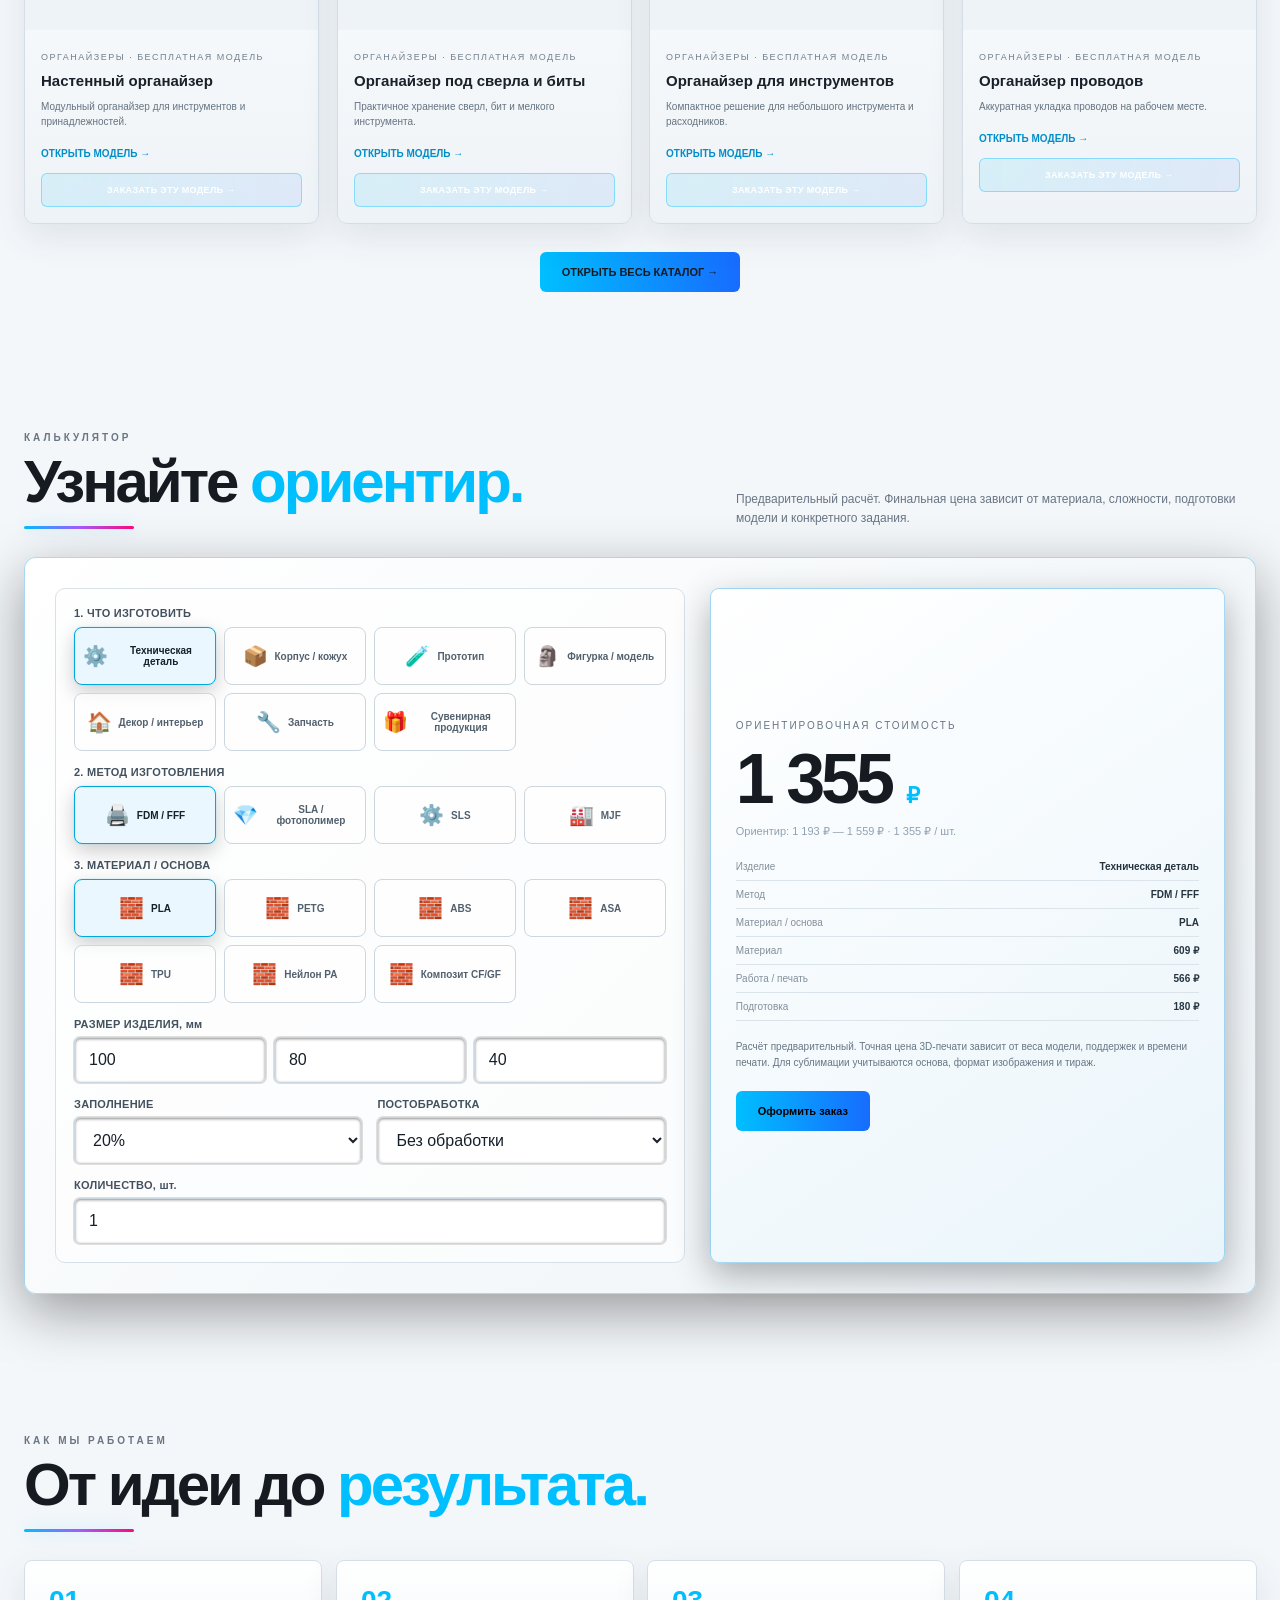
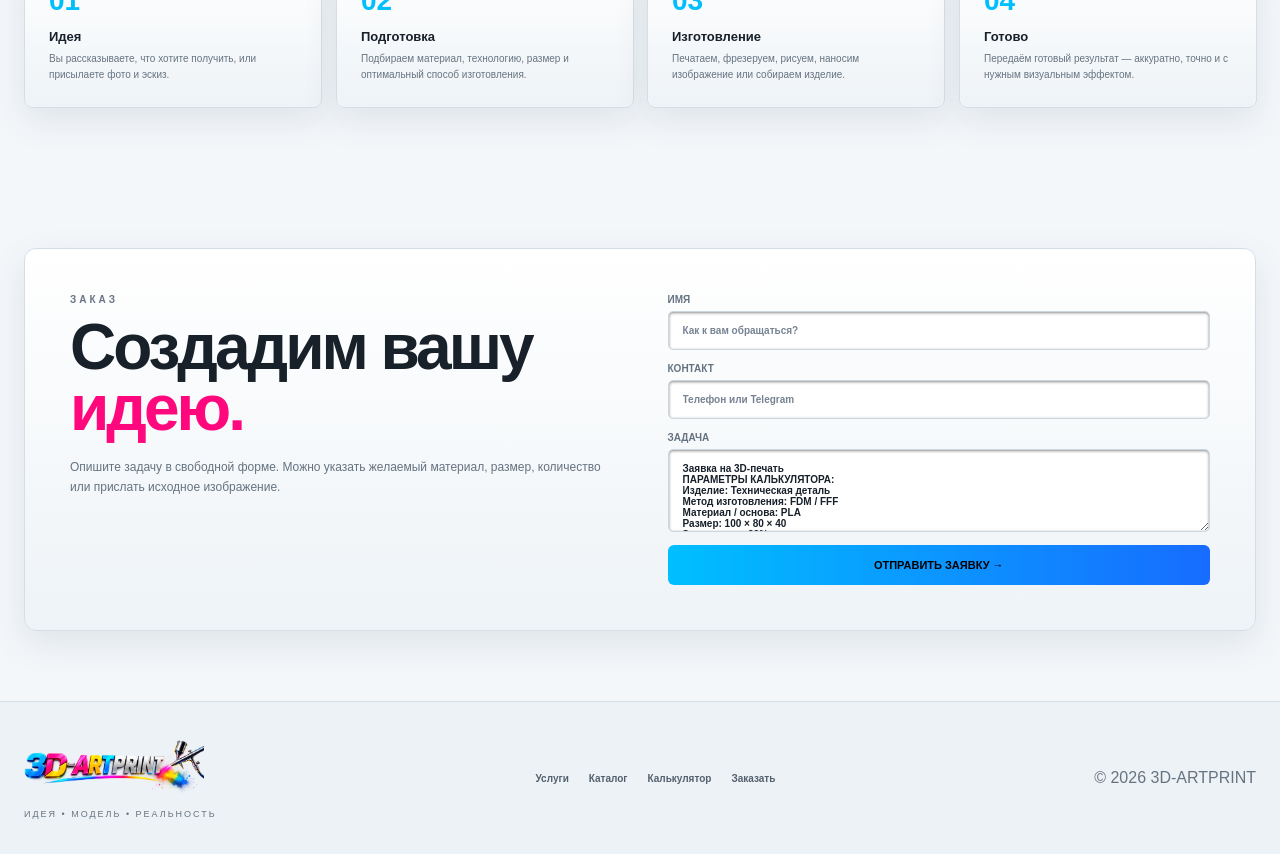
==== commit c587f6a6: "Generate artwork and keep favicon" ====
--- a/index.html
+++ b/index.html
@@ -21,6 +21,7 @@
 #interactive-bg{position:fixed;inset:0;width:100%;height:100%;z-index:0;pointer-events:none;display:block;opacity:.95}.interactive-hint{position:fixed;left:50%;bottom:18px;transform:translateX(-50%);z-index:2;pointer-events:none;font-size:9px;letter-spacing:2px;color:rgba(255,255,255,.22);text-transform:uppercase;transition:opacity .6s}.interactive-hint.hide{opacity:0}header,main,footer{position:relative;z-index:1}@media(max-width:760px){.interactive-hint{display:none}}@media(prefers-reduced-motion:reduce){#interactive-bg{display:none}}
 .calc-box{background:linear-gradient(135deg,rgba(15,25,36,.98),rgba(10,14,21,.98));border:1px solid rgba(0,191,255,.34);box-shadow:0 18px 55px rgba(0,0,0,.38),inset 0 1px 0 rgba(255,255,255,.055)}.calc-form{background:rgba(255,255,255,.018);padding:18px;border:1px solid rgba(255,255,255,.07);border-radius:10px}.field label{color:#d4d9e0;font-size:11px;letter-spacing:.25px}.field input,.field select{background:#111923;border:1px solid rgba(255,255,255,.20);box-shadow:inset 0 1px 3px rgba(0,0,0,.45),0 0 0 1px rgba(0,0,0,.12);color:#fff}.field input::placeholder{color:#778392}.field input:hover,.field select:hover{border-color:rgba(0,191,255,.42)}.field input:focus,.field select:focus{border-color:var(--cyan);box-shadow:0 0 0 2px rgba(0,191,255,.12),inset 0 1px 3px rgba(0,0,0,.45)}.calc-result{border:1px solid rgba(0,191,255,.42);background:linear-gradient(145deg,#111c28,#0b1018);box-shadow:inset 0 1px 0 rgba(255,255,255,.06),0 12px 35px rgba(0,0,0,.3)}.calc-label{color:#b9c2cd}.calc-note{color:#aab3be}.service,.model-card,.step,.order-box{border-color:rgba(255,255,255,.18);box-shadow:0 12px 35px rgba(0,0,0,.22),inset 0 1px 0 rgba(255,255,255,.035)}.service{background:linear-gradient(180deg,#111722,#0b0e14)}.model-card{background:linear-gradient(180deg,#10151d,#0b0e13)}.step{background:linear-gradient(180deg,#10151c,#0b0e13)}.order-box{background:linear-gradient(135deg,#101722,#0b0f15)}.service-link{border-color:rgba(255,255,255,.24);background:rgba(255,255,255,.025)}.service-link:hover{border-color:rgba(0,191,255,.55);background:rgba(0,191,255,.06)}.modal-card{background:linear-gradient(145deg,#111722,#0b0f15);border-color:rgba(255,255,255,.24);box-shadow:0 30px 100px rgba(0,0,0,.78),inset 0 1px 0 rgba(255,255,255,.06)}.modal-close{border-color:rgba(255,255,255,.24);background:#151b24}.modal-card p{color:#b9c1cb}.modal-card ul{color:#d4d9df}textarea,form input{background:#111923;border-color:rgba(255,255,255,.20);box-shadow:inset 0 1px 3px rgba(0,0,0,.45)}textarea::placeholder,form input::placeholder{color:#778392}textarea:focus,form input:focus{border-color:var(--cyan);box-shadow:0 0 0 2px rgba(0,191,255,.12),inset 0 1px 3px rgba(0,0,0,.45)}.order-btn{box-shadow:0 8px 25px rgba(255,255,255,.08)}@media(max-width:760px){.calc-form{padding:14px}.calc-box{border-color:rgba(0,191,255,.38)}}
 \n
+
 
 
 
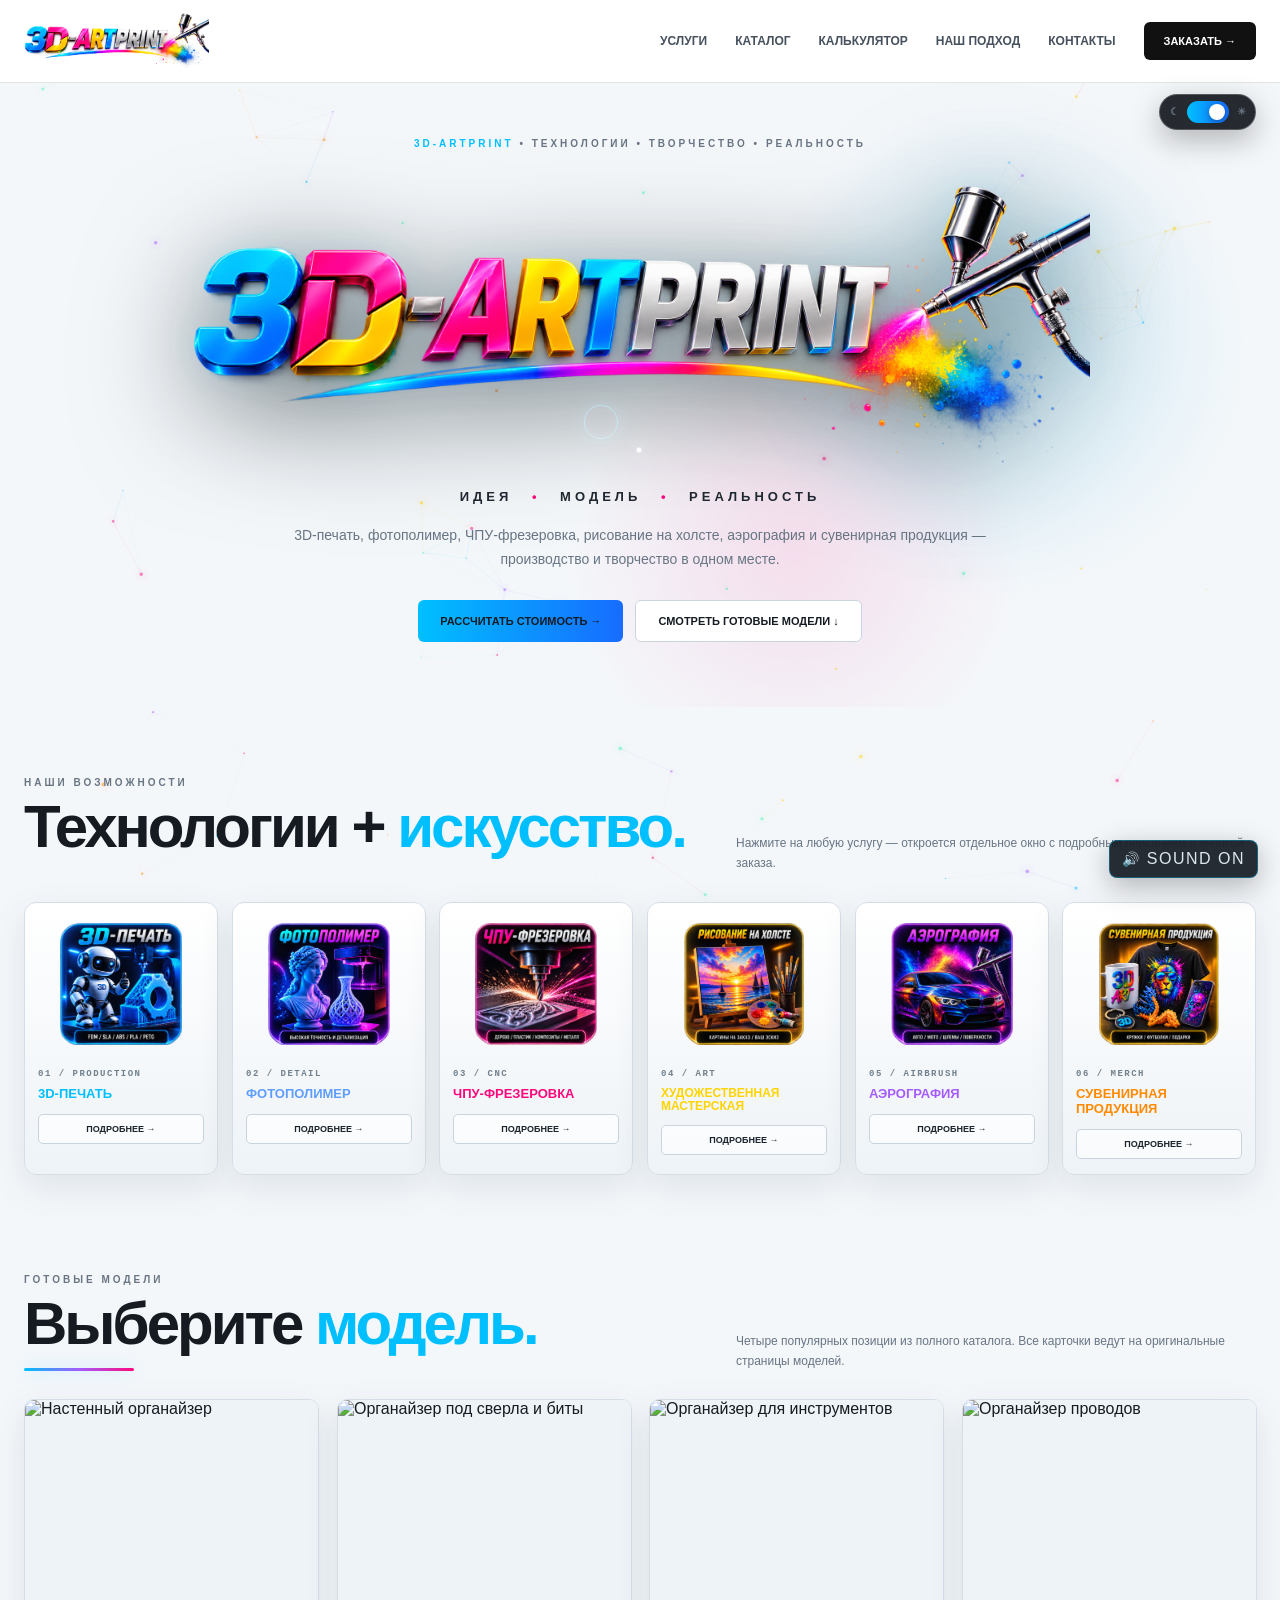
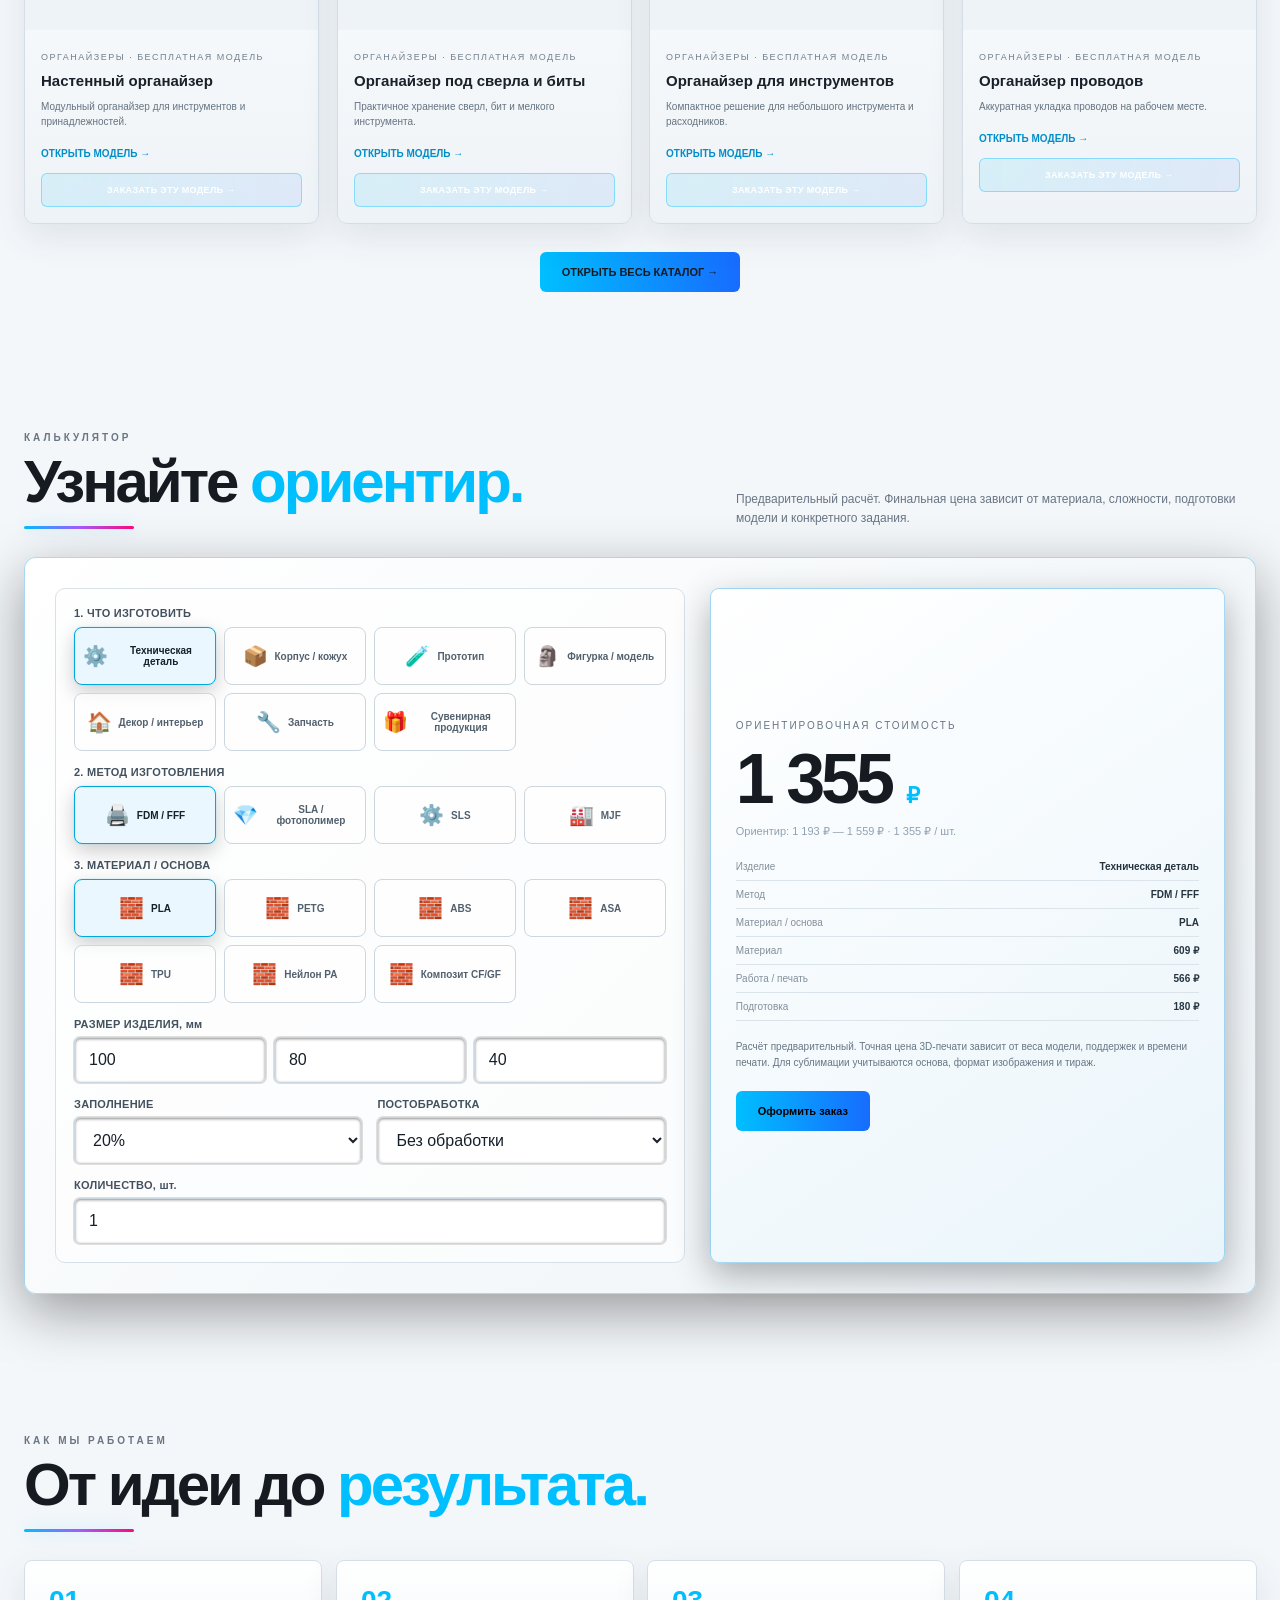
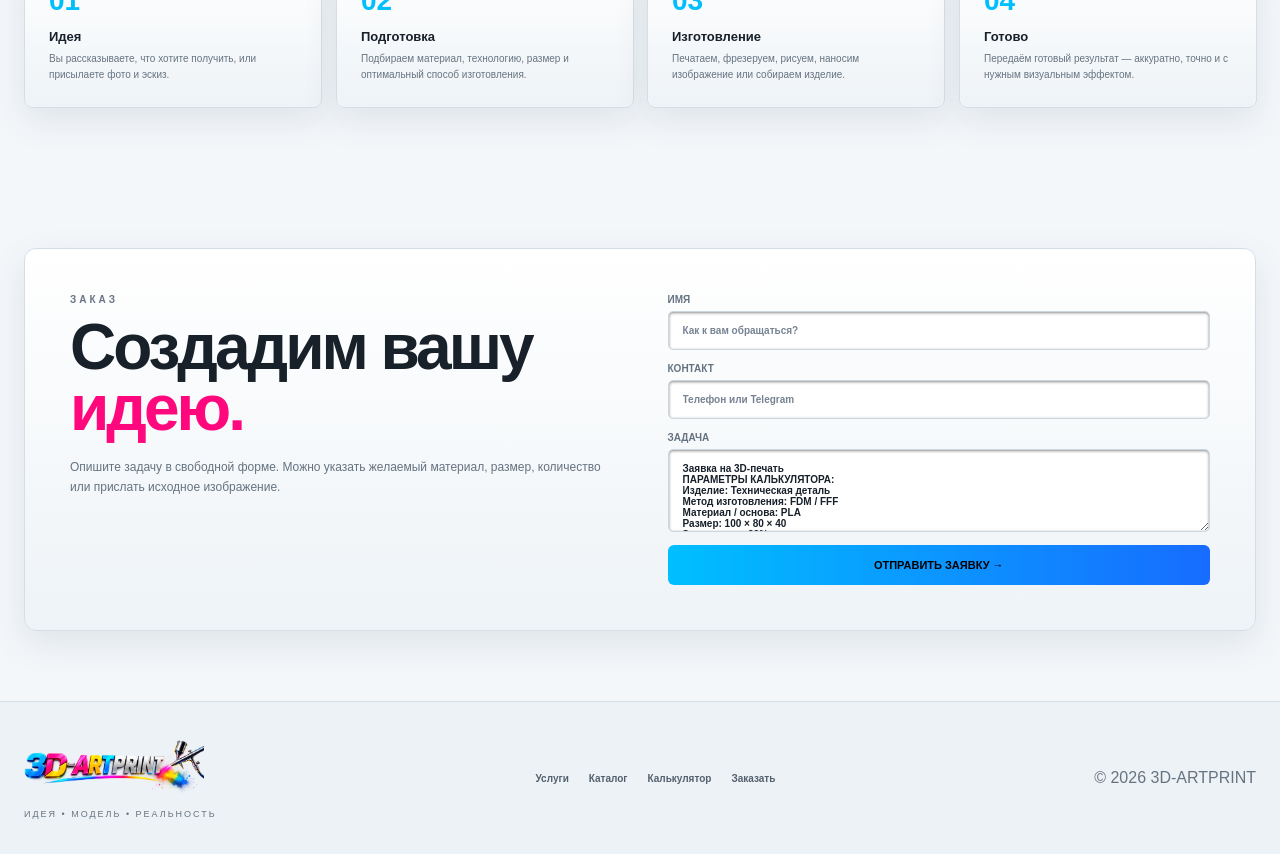
==== commit 4761c8d3: "Generate artwork and keep favicon" ====
--- a/index.html
+++ b/index.html
@@ -21,6 +21,7 @@
 #interactive-bg{position:fixed;inset:0;width:100%;height:100%;z-index:0;pointer-events:none;display:block;opacity:.95}.interactive-hint{position:fixed;left:50%;bottom:18px;transform:translateX(-50%);z-index:2;pointer-events:none;font-size:9px;letter-spacing:2px;color:rgba(255,255,255,.22);text-transform:uppercase;transition:opacity .6s}.interactive-hint.hide{opacity:0}header,main,footer{position:relative;z-index:1}@media(max-width:760px){.interactive-hint{display:none}}@media(prefers-reduced-motion:reduce){#interactive-bg{display:none}}
 .calc-box{background:linear-gradient(135deg,rgba(15,25,36,.98),rgba(10,14,21,.98));border:1px solid rgba(0,191,255,.34);box-shadow:0 18px 55px rgba(0,0,0,.38),inset 0 1px 0 rgba(255,255,255,.055)}.calc-form{background:rgba(255,255,255,.018);padding:18px;border:1px solid rgba(255,255,255,.07);border-radius:10px}.field label{color:#d4d9e0;font-size:11px;letter-spacing:.25px}.field input,.field select{background:#111923;border:1px solid rgba(255,255,255,.20);box-shadow:inset 0 1px 3px rgba(0,0,0,.45),0 0 0 1px rgba(0,0,0,.12);color:#fff}.field input::placeholder{color:#778392}.field input:hover,.field select:hover{border-color:rgba(0,191,255,.42)}.field input:focus,.field select:focus{border-color:var(--cyan);box-shadow:0 0 0 2px rgba(0,191,255,.12),inset 0 1px 3px rgba(0,0,0,.45)}.calc-result{border:1px solid rgba(0,191,255,.42);background:linear-gradient(145deg,#111c28,#0b1018);box-shadow:inset 0 1px 0 rgba(255,255,255,.06),0 12px 35px rgba(0,0,0,.3)}.calc-label{color:#b9c2cd}.calc-note{color:#aab3be}.service,.model-card,.step,.order-box{border-color:rgba(255,255,255,.18);box-shadow:0 12px 35px rgba(0,0,0,.22),inset 0 1px 0 rgba(255,255,255,.035)}.service{background:linear-gradient(180deg,#111722,#0b0e14)}.model-card{background:linear-gradient(180deg,#10151d,#0b0e13)}.step{background:linear-gradient(180deg,#10151c,#0b0e13)}.order-box{background:linear-gradient(135deg,#101722,#0b0f15)}.service-link{border-color:rgba(255,255,255,.24);background:rgba(255,255,255,.025)}.service-link:hover{border-color:rgba(0,191,255,.55);background:rgba(0,191,255,.06)}.modal-card{background:linear-gradient(145deg,#111722,#0b0f15);border-color:rgba(255,255,255,.24);box-shadow:0 30px 100px rgba(0,0,0,.78),inset 0 1px 0 rgba(255,255,255,.06)}.modal-close{border-color:rgba(255,255,255,.24);background:#151b24}.modal-card p{color:#b9c1cb}.modal-card ul{color:#d4d9df}textarea,form input{background:#111923;border-color:rgba(255,255,255,.20);box-shadow:inset 0 1px 3px rgba(0,0,0,.45)}textarea::placeholder,form input::placeholder{color:#778392}textarea:focus,form input:focus{border-color:var(--cyan);box-shadow:0 0 0 2px rgba(0,191,255,.12),inset 0 1px 3px rgba(0,0,0,.45)}.order-btn{box-shadow:0 8px 25px rgba(255,255,255,.08)}@media(max-width:760px){.calc-form{padding:14px}.calc-box{border-color:rgba(0,191,255,.38)}}
 \n
+
 
 
 
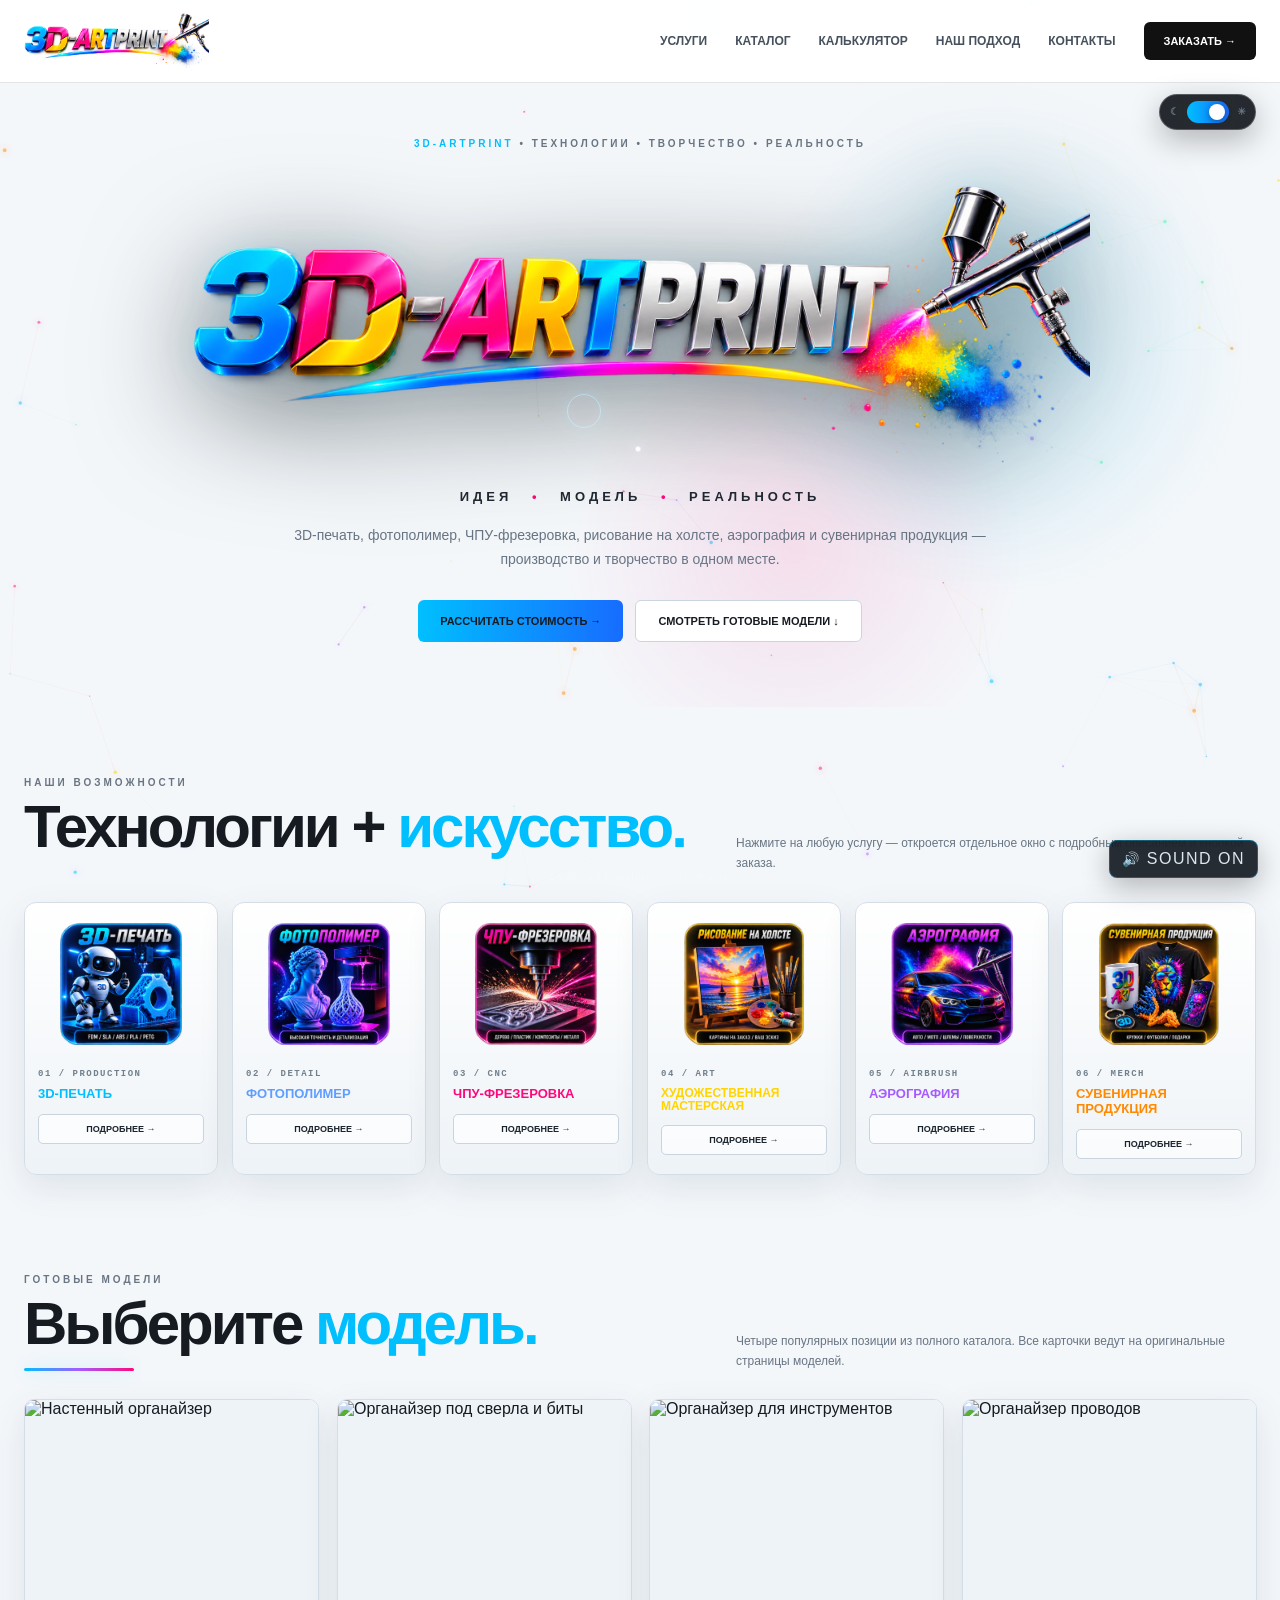
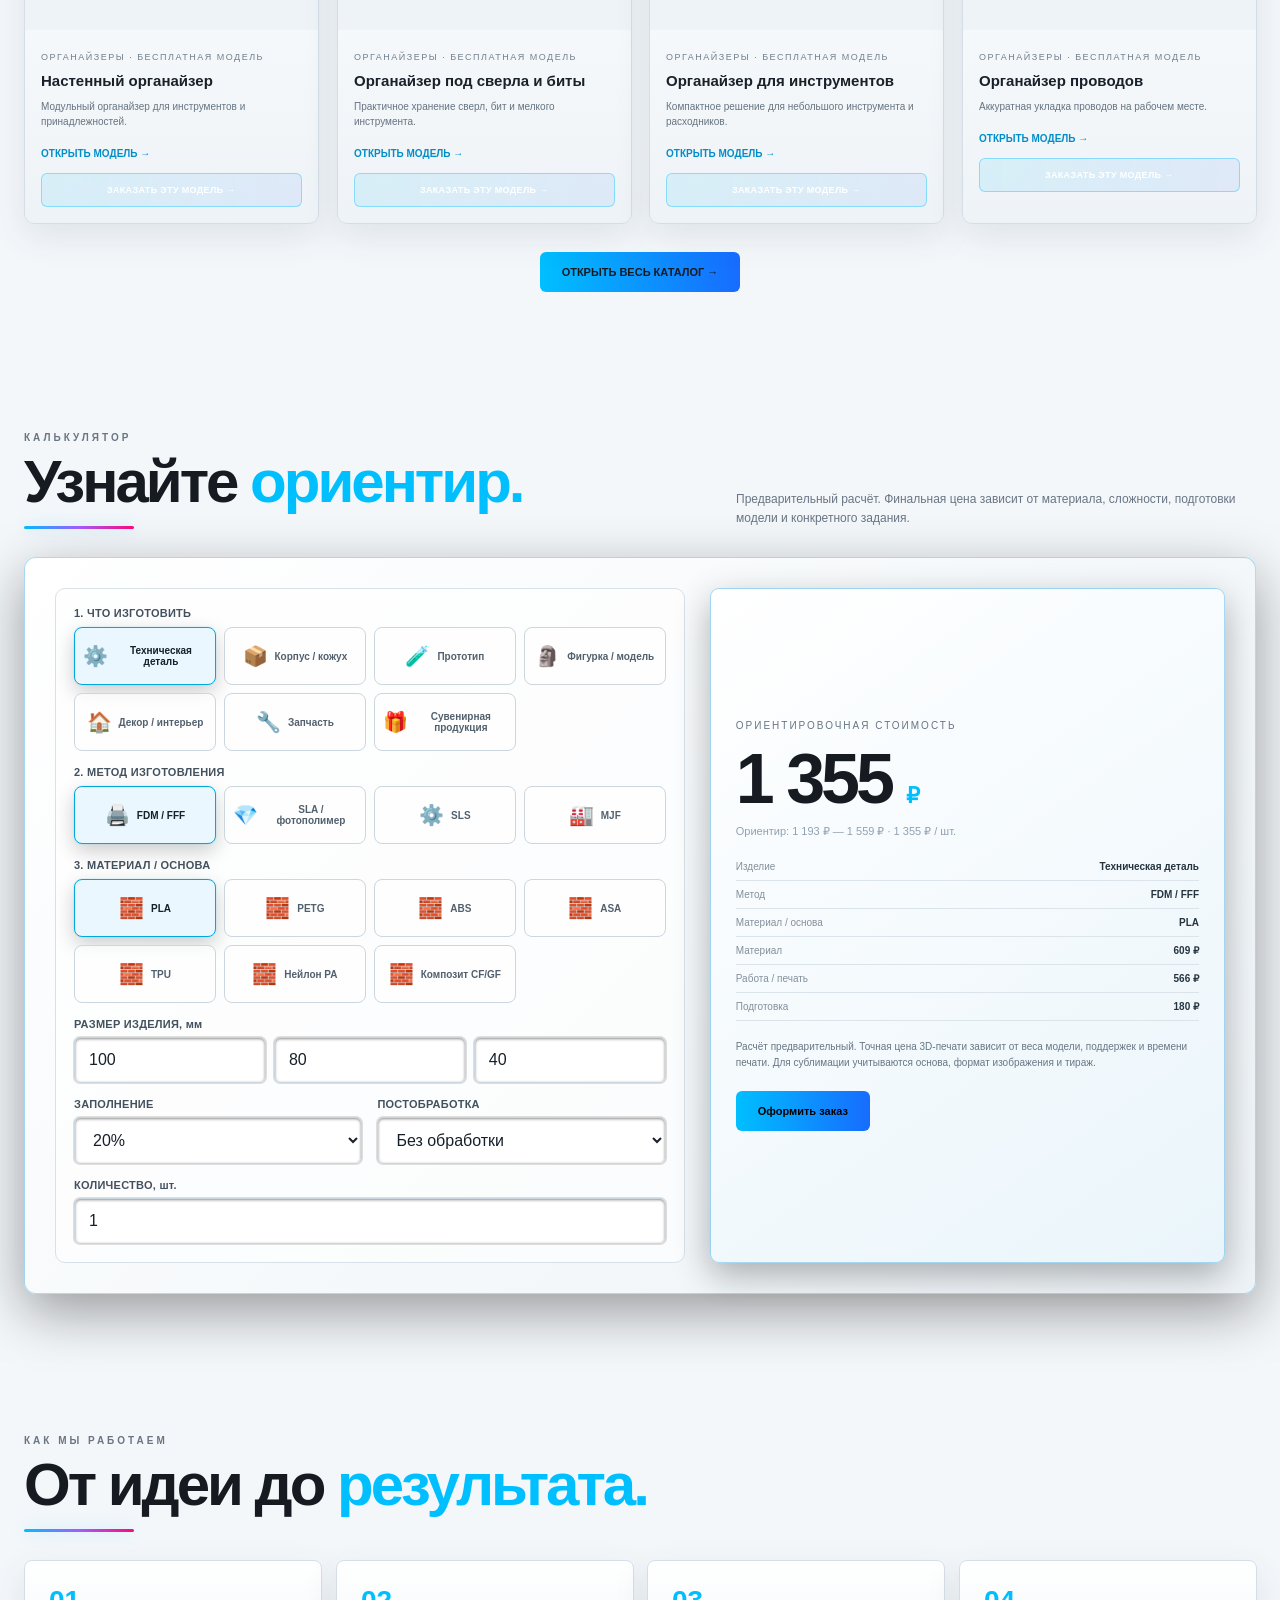
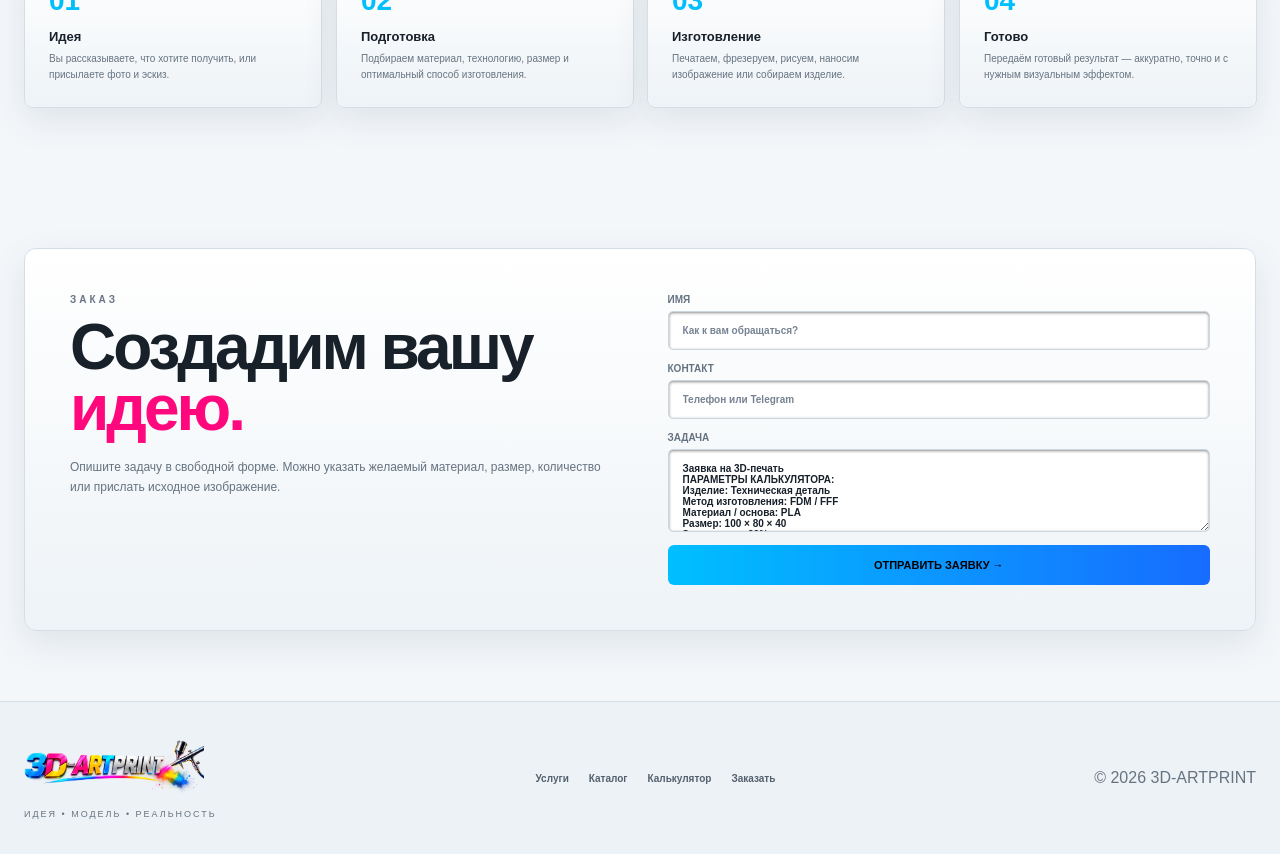
==== commit ed2338bb: "Generate artwork and keep favicon" ====
--- a/index.html
+++ b/index.html
@@ -21,6 +21,7 @@
 #interactive-bg{position:fixed;inset:0;width:100%;height:100%;z-index:0;pointer-events:none;display:block;opacity:.95}.interactive-hint{position:fixed;left:50%;bottom:18px;transform:translateX(-50%);z-index:2;pointer-events:none;font-size:9px;letter-spacing:2px;color:rgba(255,255,255,.22);text-transform:uppercase;transition:opacity .6s}.interactive-hint.hide{opacity:0}header,main,footer{position:relative;z-index:1}@media(max-width:760px){.interactive-hint{display:none}}@media(prefers-reduced-motion:reduce){#interactive-bg{display:none}}
 .calc-box{background:linear-gradient(135deg,rgba(15,25,36,.98),rgba(10,14,21,.98));border:1px solid rgba(0,191,255,.34);box-shadow:0 18px 55px rgba(0,0,0,.38),inset 0 1px 0 rgba(255,255,255,.055)}.calc-form{background:rgba(255,255,255,.018);padding:18px;border:1px solid rgba(255,255,255,.07);border-radius:10px}.field label{color:#d4d9e0;font-size:11px;letter-spacing:.25px}.field input,.field select{background:#111923;border:1px solid rgba(255,255,255,.20);box-shadow:inset 0 1px 3px rgba(0,0,0,.45),0 0 0 1px rgba(0,0,0,.12);color:#fff}.field input::placeholder{color:#778392}.field input:hover,.field select:hover{border-color:rgba(0,191,255,.42)}.field input:focus,.field select:focus{border-color:var(--cyan);box-shadow:0 0 0 2px rgba(0,191,255,.12),inset 0 1px 3px rgba(0,0,0,.45)}.calc-result{border:1px solid rgba(0,191,255,.42);background:linear-gradient(145deg,#111c28,#0b1018);box-shadow:inset 0 1px 0 rgba(255,255,255,.06),0 12px 35px rgba(0,0,0,.3)}.calc-label{color:#b9c2cd}.calc-note{color:#aab3be}.service,.model-card,.step,.order-box{border-color:rgba(255,255,255,.18);box-shadow:0 12px 35px rgba(0,0,0,.22),inset 0 1px 0 rgba(255,255,255,.035)}.service{background:linear-gradient(180deg,#111722,#0b0e14)}.model-card{background:linear-gradient(180deg,#10151d,#0b0e13)}.step{background:linear-gradient(180deg,#10151c,#0b0e13)}.order-box{background:linear-gradient(135deg,#101722,#0b0f15)}.service-link{border-color:rgba(255,255,255,.24);background:rgba(255,255,255,.025)}.service-link:hover{border-color:rgba(0,191,255,.55);background:rgba(0,191,255,.06)}.modal-card{background:linear-gradient(145deg,#111722,#0b0f15);border-color:rgba(255,255,255,.24);box-shadow:0 30px 100px rgba(0,0,0,.78),inset 0 1px 0 rgba(255,255,255,.06)}.modal-close{border-color:rgba(255,255,255,.24);background:#151b24}.modal-card p{color:#b9c1cb}.modal-card ul{color:#d4d9df}textarea,form input{background:#111923;border-color:rgba(255,255,255,.20);box-shadow:inset 0 1px 3px rgba(0,0,0,.45)}textarea::placeholder,form input::placeholder{color:#778392}textarea:focus,form input:focus{border-color:var(--cyan);box-shadow:0 0 0 2px rgba(0,191,255,.12),inset 0 1px 3px rgba(0,0,0,.45)}.order-btn{box-shadow:0 8px 25px rgba(255,255,255,.08)}@media(max-width:760px){.calc-form{padding:14px}.calc-box{border-color:rgba(0,191,255,.38)}}
 \n
+
 
 
 
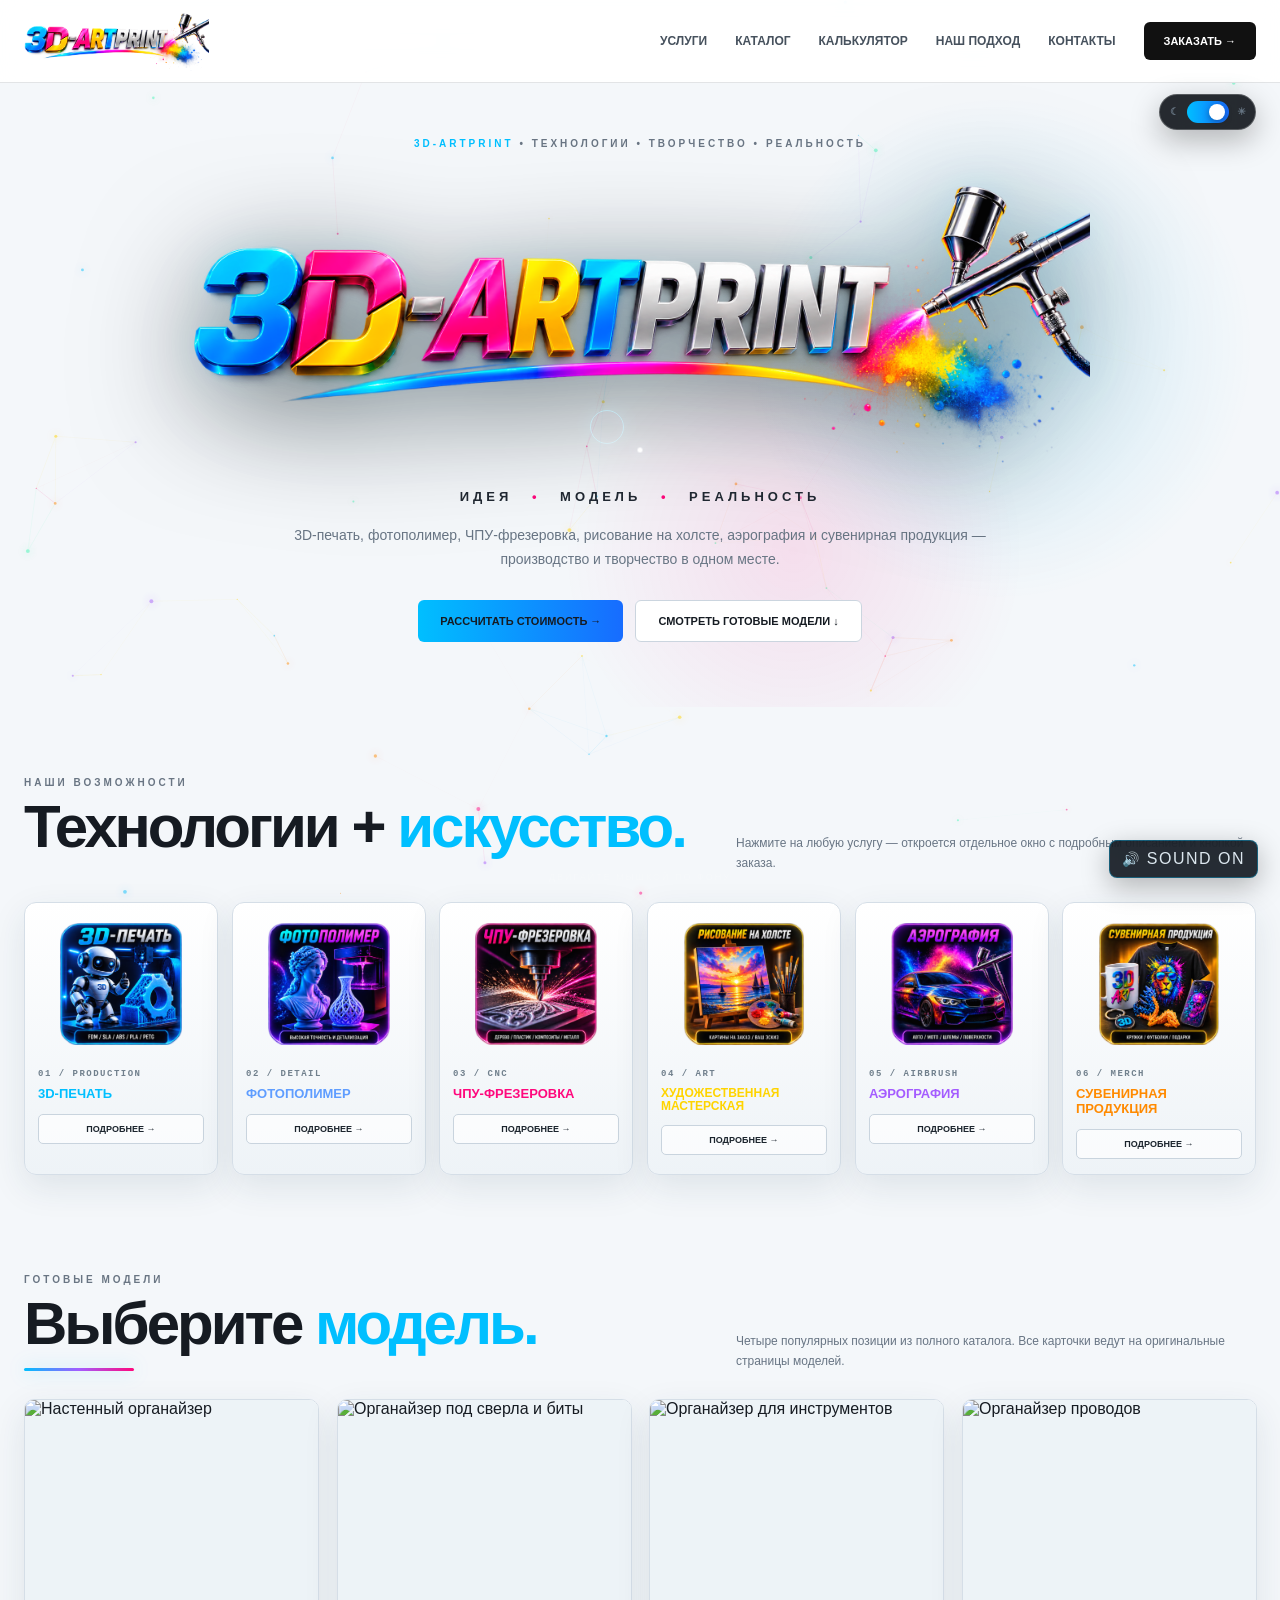
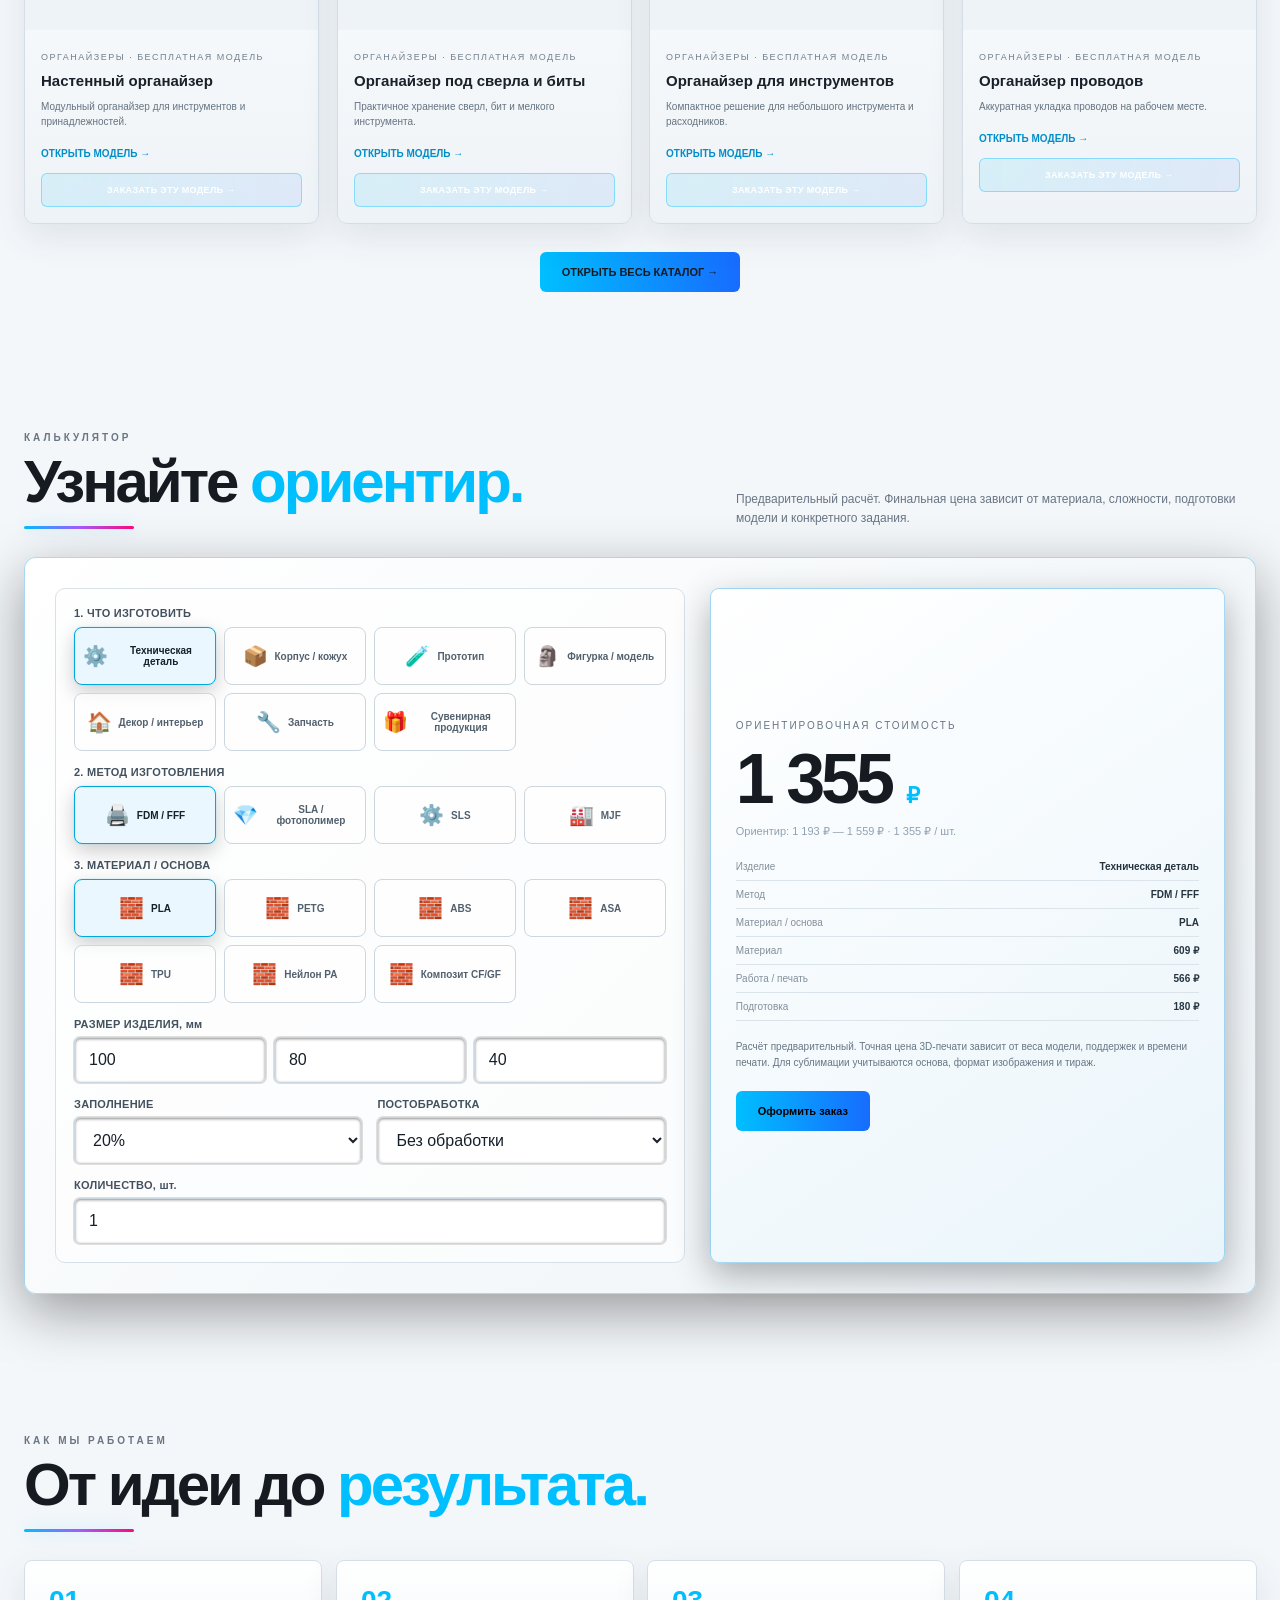
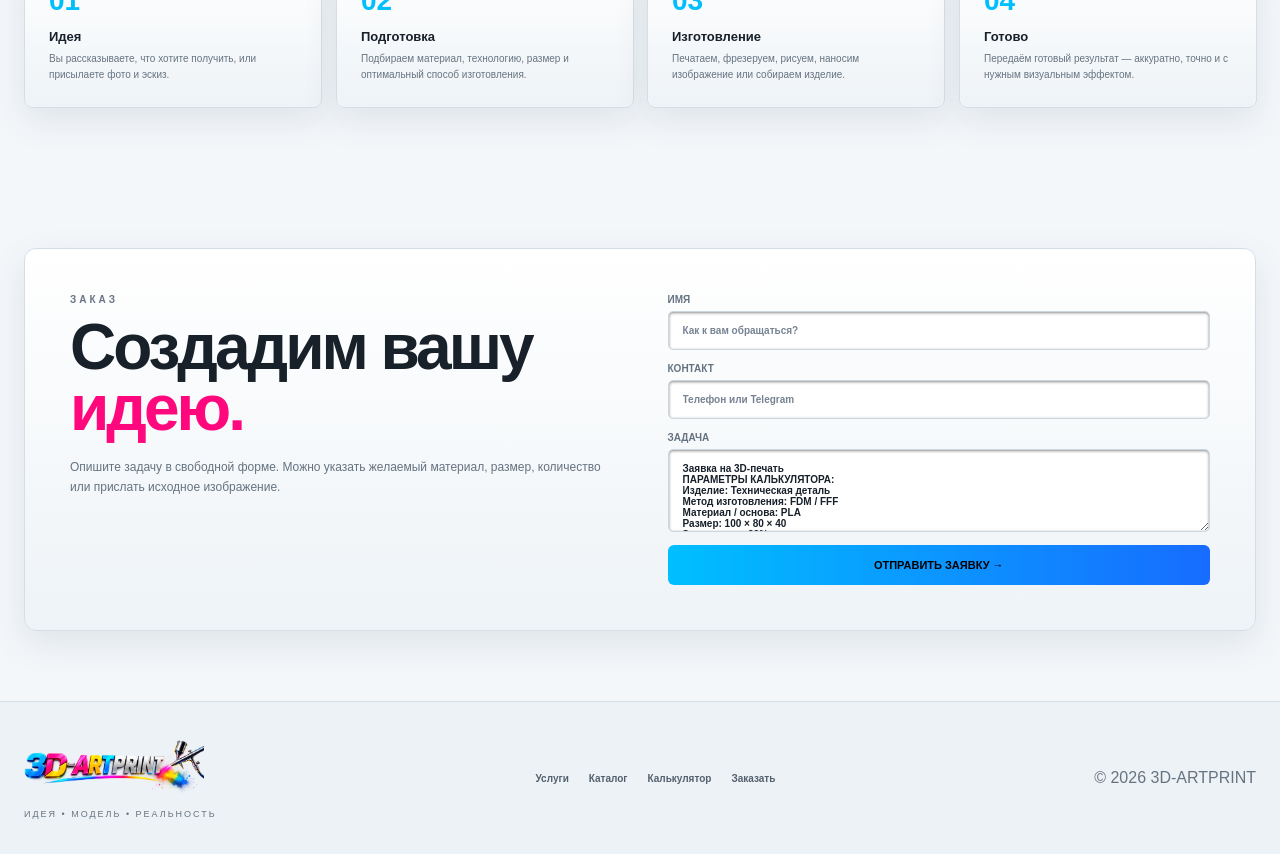
==== commit a2e1a129: "Generate artwork and keep favicon" ====
--- a/index.html
+++ b/index.html
@@ -21,6 +21,7 @@
 #interactive-bg{position:fixed;inset:0;width:100%;height:100%;z-index:0;pointer-events:none;display:block;opacity:.95}.interactive-hint{position:fixed;left:50%;bottom:18px;transform:translateX(-50%);z-index:2;pointer-events:none;font-size:9px;letter-spacing:2px;color:rgba(255,255,255,.22);text-transform:uppercase;transition:opacity .6s}.interactive-hint.hide{opacity:0}header,main,footer{position:relative;z-index:1}@media(max-width:760px){.interactive-hint{display:none}}@media(prefers-reduced-motion:reduce){#interactive-bg{display:none}}
 .calc-box{background:linear-gradient(135deg,rgba(15,25,36,.98),rgba(10,14,21,.98));border:1px solid rgba(0,191,255,.34);box-shadow:0 18px 55px rgba(0,0,0,.38),inset 0 1px 0 rgba(255,255,255,.055)}.calc-form{background:rgba(255,255,255,.018);padding:18px;border:1px solid rgba(255,255,255,.07);border-radius:10px}.field label{color:#d4d9e0;font-size:11px;letter-spacing:.25px}.field input,.field select{background:#111923;border:1px solid rgba(255,255,255,.20);box-shadow:inset 0 1px 3px rgba(0,0,0,.45),0 0 0 1px rgba(0,0,0,.12);color:#fff}.field input::placeholder{color:#778392}.field input:hover,.field select:hover{border-color:rgba(0,191,255,.42)}.field input:focus,.field select:focus{border-color:var(--cyan);box-shadow:0 0 0 2px rgba(0,191,255,.12),inset 0 1px 3px rgba(0,0,0,.45)}.calc-result{border:1px solid rgba(0,191,255,.42);background:linear-gradient(145deg,#111c28,#0b1018);box-shadow:inset 0 1px 0 rgba(255,255,255,.06),0 12px 35px rgba(0,0,0,.3)}.calc-label{color:#b9c2cd}.calc-note{color:#aab3be}.service,.model-card,.step,.order-box{border-color:rgba(255,255,255,.18);box-shadow:0 12px 35px rgba(0,0,0,.22),inset 0 1px 0 rgba(255,255,255,.035)}.service{background:linear-gradient(180deg,#111722,#0b0e14)}.model-card{background:linear-gradient(180deg,#10151d,#0b0e13)}.step{background:linear-gradient(180deg,#10151c,#0b0e13)}.order-box{background:linear-gradient(135deg,#101722,#0b0f15)}.service-link{border-color:rgba(255,255,255,.24);background:rgba(255,255,255,.025)}.service-link:hover{border-color:rgba(0,191,255,.55);background:rgba(0,191,255,.06)}.modal-card{background:linear-gradient(145deg,#111722,#0b0f15);border-color:rgba(255,255,255,.24);box-shadow:0 30px 100px rgba(0,0,0,.78),inset 0 1px 0 rgba(255,255,255,.06)}.modal-close{border-color:rgba(255,255,255,.24);background:#151b24}.modal-card p{color:#b9c1cb}.modal-card ul{color:#d4d9df}textarea,form input{background:#111923;border-color:rgba(255,255,255,.20);box-shadow:inset 0 1px 3px rgba(0,0,0,.45)}textarea::placeholder,form input::placeholder{color:#778392}textarea:focus,form input:focus{border-color:var(--cyan);box-shadow:0 0 0 2px rgba(0,191,255,.12),inset 0 1px 3px rgba(0,0,0,.45)}.order-btn{box-shadow:0 8px 25px rgba(255,255,255,.08)}@media(max-width:760px){.calc-form{padding:14px}.calc-box{border-color:rgba(0,191,255,.38)}}
 \n
+
 
 
 
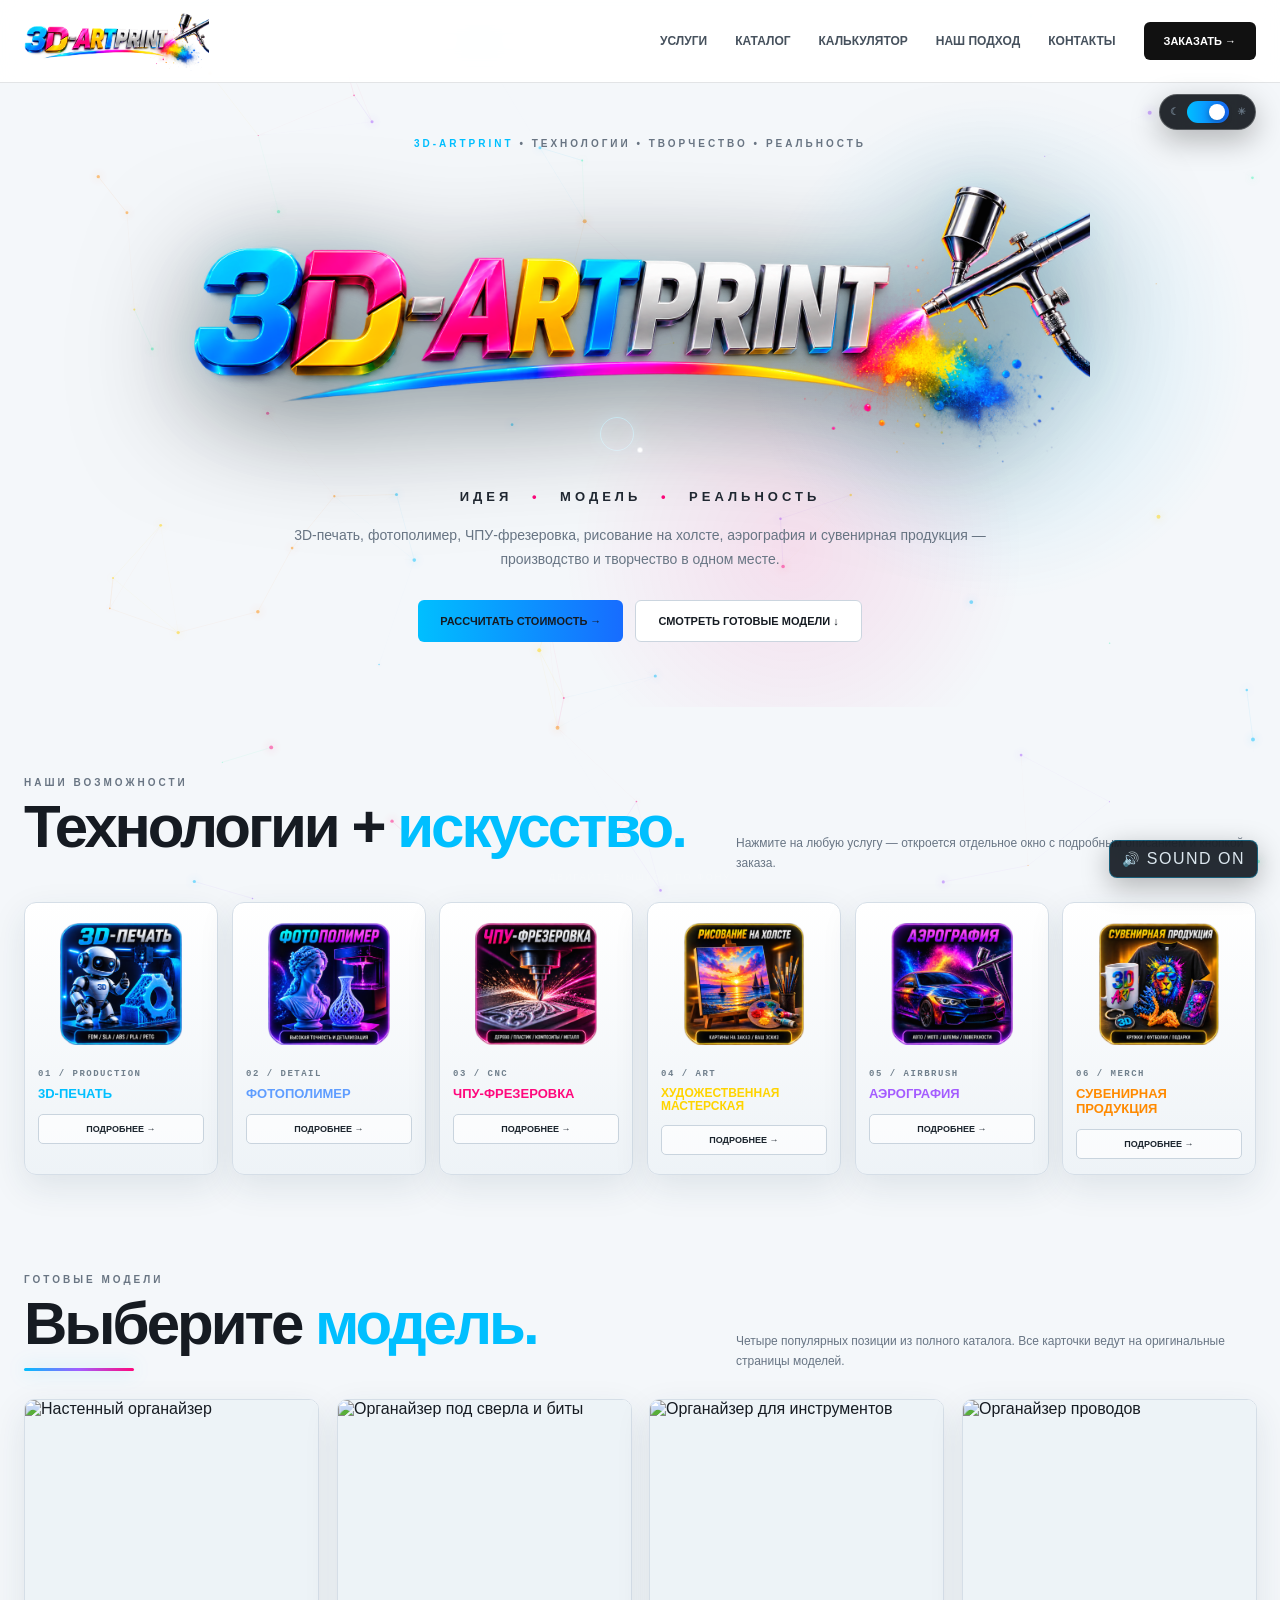
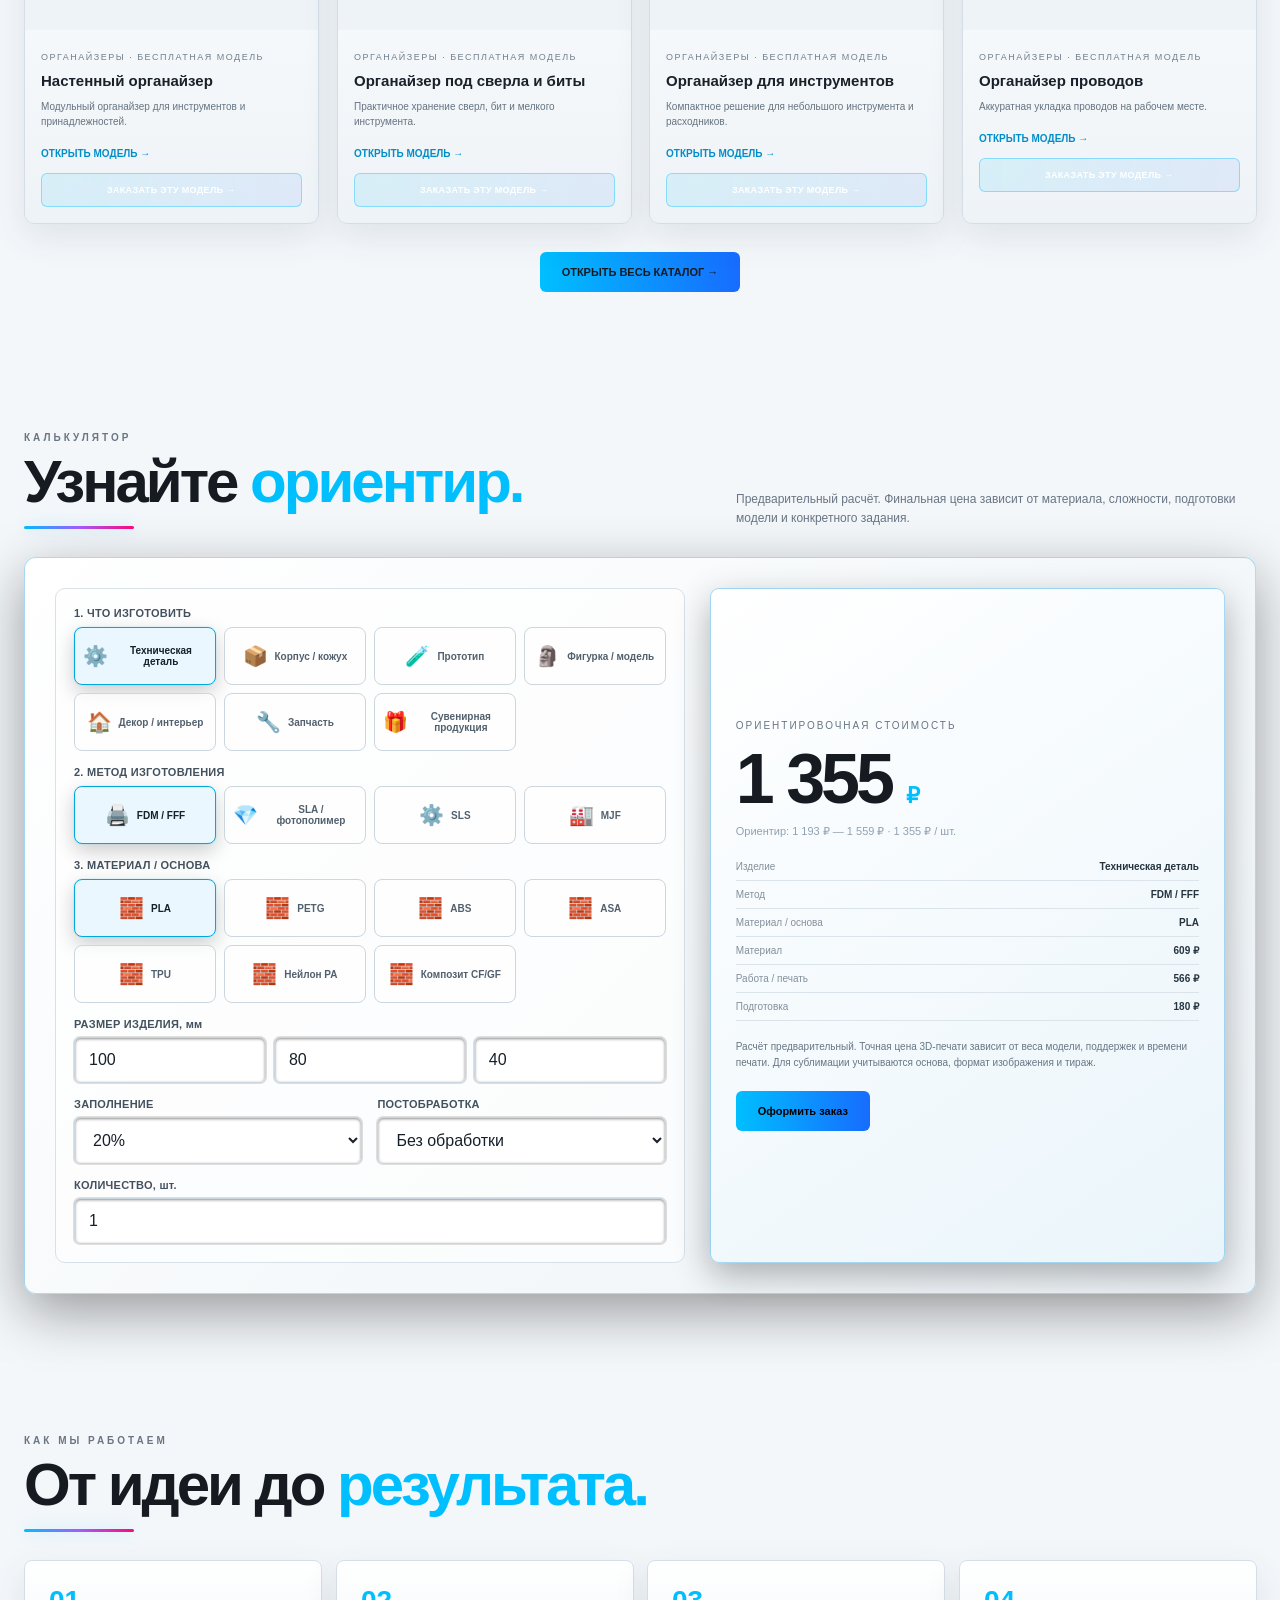
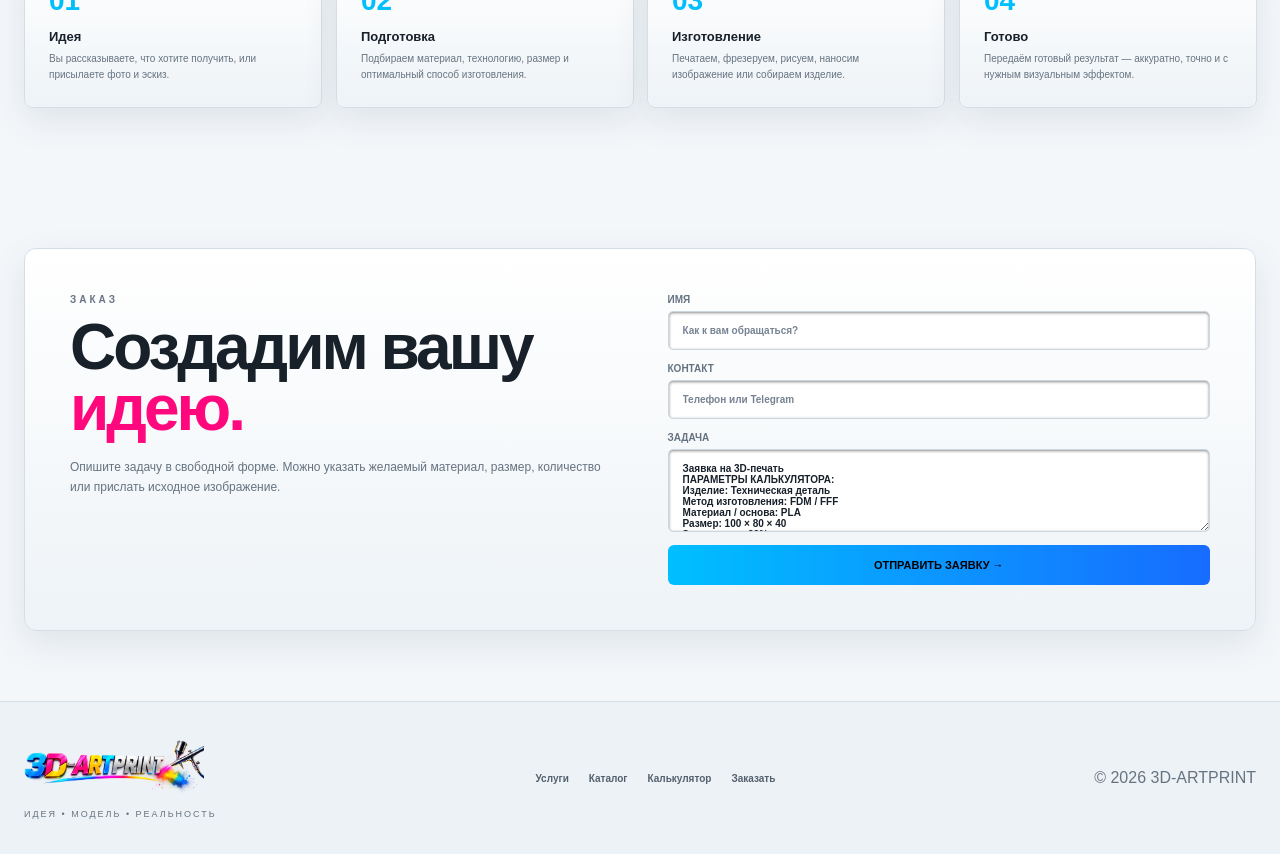
==== commit d362a42a: "Generate artwork and keep favicon" ====
--- a/index.html
+++ b/index.html
@@ -21,6 +21,7 @@
 #interactive-bg{position:fixed;inset:0;width:100%;height:100%;z-index:0;pointer-events:none;display:block;opacity:.95}.interactive-hint{position:fixed;left:50%;bottom:18px;transform:translateX(-50%);z-index:2;pointer-events:none;font-size:9px;letter-spacing:2px;color:rgba(255,255,255,.22);text-transform:uppercase;transition:opacity .6s}.interactive-hint.hide{opacity:0}header,main,footer{position:relative;z-index:1}@media(max-width:760px){.interactive-hint{display:none}}@media(prefers-reduced-motion:reduce){#interactive-bg{display:none}}
 .calc-box{background:linear-gradient(135deg,rgba(15,25,36,.98),rgba(10,14,21,.98));border:1px solid rgba(0,191,255,.34);box-shadow:0 18px 55px rgba(0,0,0,.38),inset 0 1px 0 rgba(255,255,255,.055)}.calc-form{background:rgba(255,255,255,.018);padding:18px;border:1px solid rgba(255,255,255,.07);border-radius:10px}.field label{color:#d4d9e0;font-size:11px;letter-spacing:.25px}.field input,.field select{background:#111923;border:1px solid rgba(255,255,255,.20);box-shadow:inset 0 1px 3px rgba(0,0,0,.45),0 0 0 1px rgba(0,0,0,.12);color:#fff}.field input::placeholder{color:#778392}.field input:hover,.field select:hover{border-color:rgba(0,191,255,.42)}.field input:focus,.field select:focus{border-color:var(--cyan);box-shadow:0 0 0 2px rgba(0,191,255,.12),inset 0 1px 3px rgba(0,0,0,.45)}.calc-result{border:1px solid rgba(0,191,255,.42);background:linear-gradient(145deg,#111c28,#0b1018);box-shadow:inset 0 1px 0 rgba(255,255,255,.06),0 12px 35px rgba(0,0,0,.3)}.calc-label{color:#b9c2cd}.calc-note{color:#aab3be}.service,.model-card,.step,.order-box{border-color:rgba(255,255,255,.18);box-shadow:0 12px 35px rgba(0,0,0,.22),inset 0 1px 0 rgba(255,255,255,.035)}.service{background:linear-gradient(180deg,#111722,#0b0e14)}.model-card{background:linear-gradient(180deg,#10151d,#0b0e13)}.step{background:linear-gradient(180deg,#10151c,#0b0e13)}.order-box{background:linear-gradient(135deg,#101722,#0b0f15)}.service-link{border-color:rgba(255,255,255,.24);background:rgba(255,255,255,.025)}.service-link:hover{border-color:rgba(0,191,255,.55);background:rgba(0,191,255,.06)}.modal-card{background:linear-gradient(145deg,#111722,#0b0f15);border-color:rgba(255,255,255,.24);box-shadow:0 30px 100px rgba(0,0,0,.78),inset 0 1px 0 rgba(255,255,255,.06)}.modal-close{border-color:rgba(255,255,255,.24);background:#151b24}.modal-card p{color:#b9c1cb}.modal-card ul{color:#d4d9df}textarea,form input{background:#111923;border-color:rgba(255,255,255,.20);box-shadow:inset 0 1px 3px rgba(0,0,0,.45)}textarea::placeholder,form input::placeholder{color:#778392}textarea:focus,form input:focus{border-color:var(--cyan);box-shadow:0 0 0 2px rgba(0,191,255,.12),inset 0 1px 3px rgba(0,0,0,.45)}.order-btn{box-shadow:0 8px 25px rgba(255,255,255,.08)}@media(max-width:760px){.calc-form{padding:14px}.calc-box{border-color:rgba(0,191,255,.38)}}
 \n
+
 
 
 
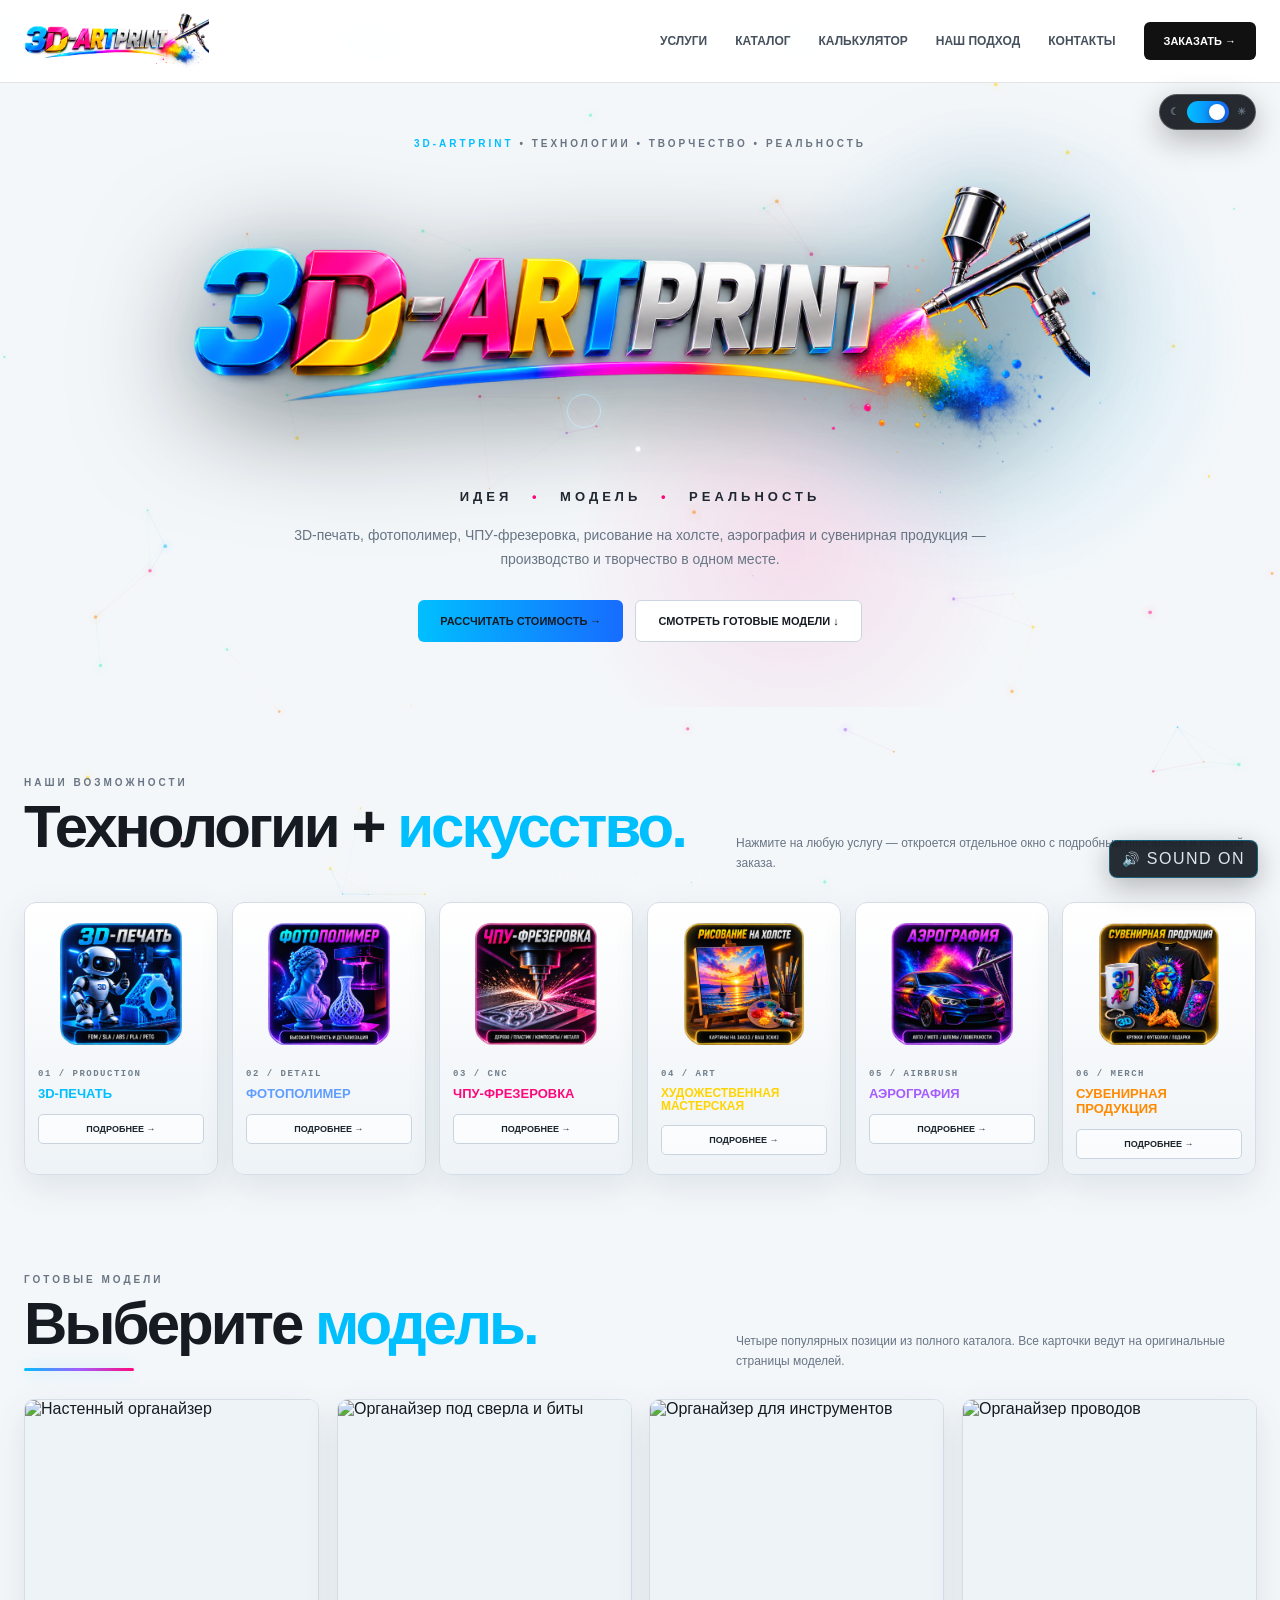
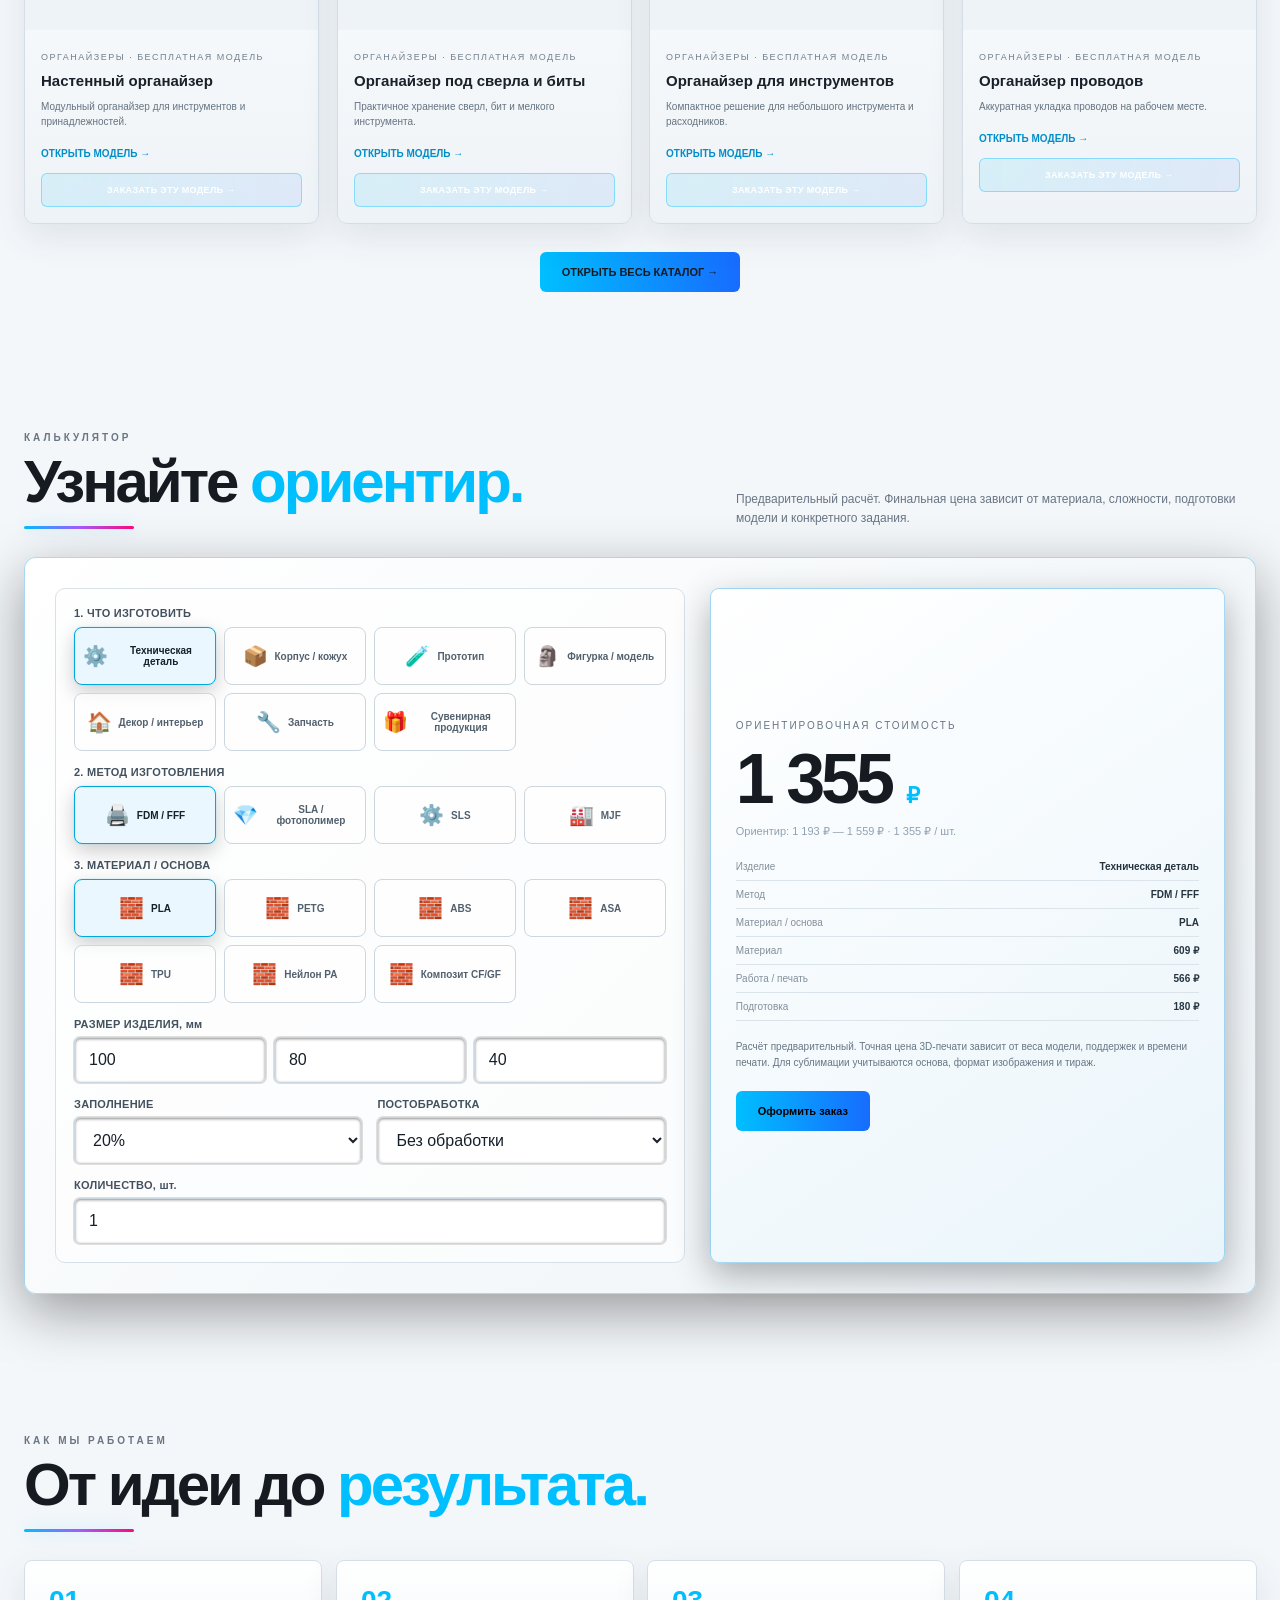
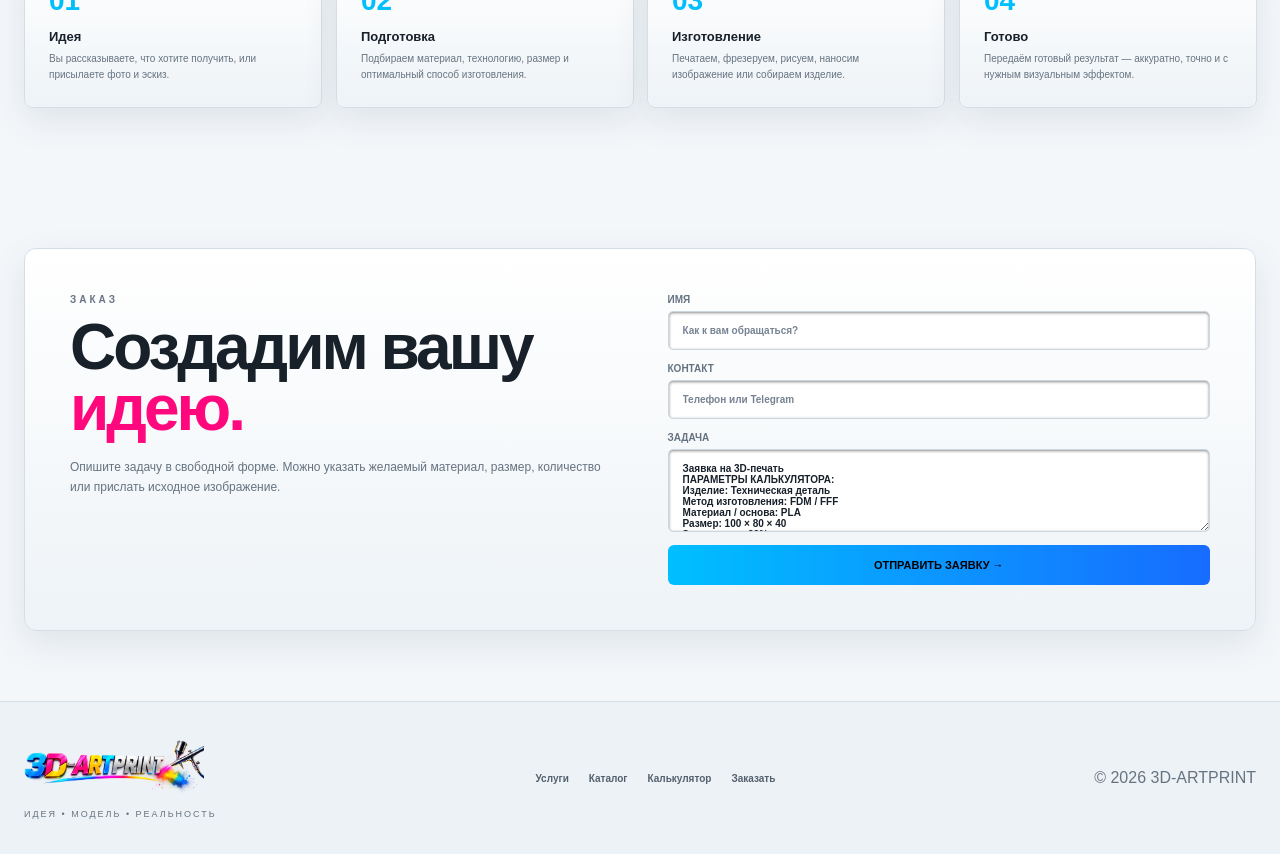
==== commit bf9655fa: "Generate artwork and keep favicon" ====
--- a/index.html
+++ b/index.html
@@ -21,6 +21,7 @@
 #interactive-bg{position:fixed;inset:0;width:100%;height:100%;z-index:0;pointer-events:none;display:block;opacity:.95}.interactive-hint{position:fixed;left:50%;bottom:18px;transform:translateX(-50%);z-index:2;pointer-events:none;font-size:9px;letter-spacing:2px;color:rgba(255,255,255,.22);text-transform:uppercase;transition:opacity .6s}.interactive-hint.hide{opacity:0}header,main,footer{position:relative;z-index:1}@media(max-width:760px){.interactive-hint{display:none}}@media(prefers-reduced-motion:reduce){#interactive-bg{display:none}}
 .calc-box{background:linear-gradient(135deg,rgba(15,25,36,.98),rgba(10,14,21,.98));border:1px solid rgba(0,191,255,.34);box-shadow:0 18px 55px rgba(0,0,0,.38),inset 0 1px 0 rgba(255,255,255,.055)}.calc-form{background:rgba(255,255,255,.018);padding:18px;border:1px solid rgba(255,255,255,.07);border-radius:10px}.field label{color:#d4d9e0;font-size:11px;letter-spacing:.25px}.field input,.field select{background:#111923;border:1px solid rgba(255,255,255,.20);box-shadow:inset 0 1px 3px rgba(0,0,0,.45),0 0 0 1px rgba(0,0,0,.12);color:#fff}.field input::placeholder{color:#778392}.field input:hover,.field select:hover{border-color:rgba(0,191,255,.42)}.field input:focus,.field select:focus{border-color:var(--cyan);box-shadow:0 0 0 2px rgba(0,191,255,.12),inset 0 1px 3px rgba(0,0,0,.45)}.calc-result{border:1px solid rgba(0,191,255,.42);background:linear-gradient(145deg,#111c28,#0b1018);box-shadow:inset 0 1px 0 rgba(255,255,255,.06),0 12px 35px rgba(0,0,0,.3)}.calc-label{color:#b9c2cd}.calc-note{color:#aab3be}.service,.model-card,.step,.order-box{border-color:rgba(255,255,255,.18);box-shadow:0 12px 35px rgba(0,0,0,.22),inset 0 1px 0 rgba(255,255,255,.035)}.service{background:linear-gradient(180deg,#111722,#0b0e14)}.model-card{background:linear-gradient(180deg,#10151d,#0b0e13)}.step{background:linear-gradient(180deg,#10151c,#0b0e13)}.order-box{background:linear-gradient(135deg,#101722,#0b0f15)}.service-link{border-color:rgba(255,255,255,.24);background:rgba(255,255,255,.025)}.service-link:hover{border-color:rgba(0,191,255,.55);background:rgba(0,191,255,.06)}.modal-card{background:linear-gradient(145deg,#111722,#0b0f15);border-color:rgba(255,255,255,.24);box-shadow:0 30px 100px rgba(0,0,0,.78),inset 0 1px 0 rgba(255,255,255,.06)}.modal-close{border-color:rgba(255,255,255,.24);background:#151b24}.modal-card p{color:#b9c1cb}.modal-card ul{color:#d4d9df}textarea,form input{background:#111923;border-color:rgba(255,255,255,.20);box-shadow:inset 0 1px 3px rgba(0,0,0,.45)}textarea::placeholder,form input::placeholder{color:#778392}textarea:focus,form input:focus{border-color:var(--cyan);box-shadow:0 0 0 2px rgba(0,191,255,.12),inset 0 1px 3px rgba(0,0,0,.45)}.order-btn{box-shadow:0 8px 25px rgba(255,255,255,.08)}@media(max-width:760px){.calc-form{padding:14px}.calc-box{border-color:rgba(0,191,255,.38)}}
 \n
+
 
 
 
